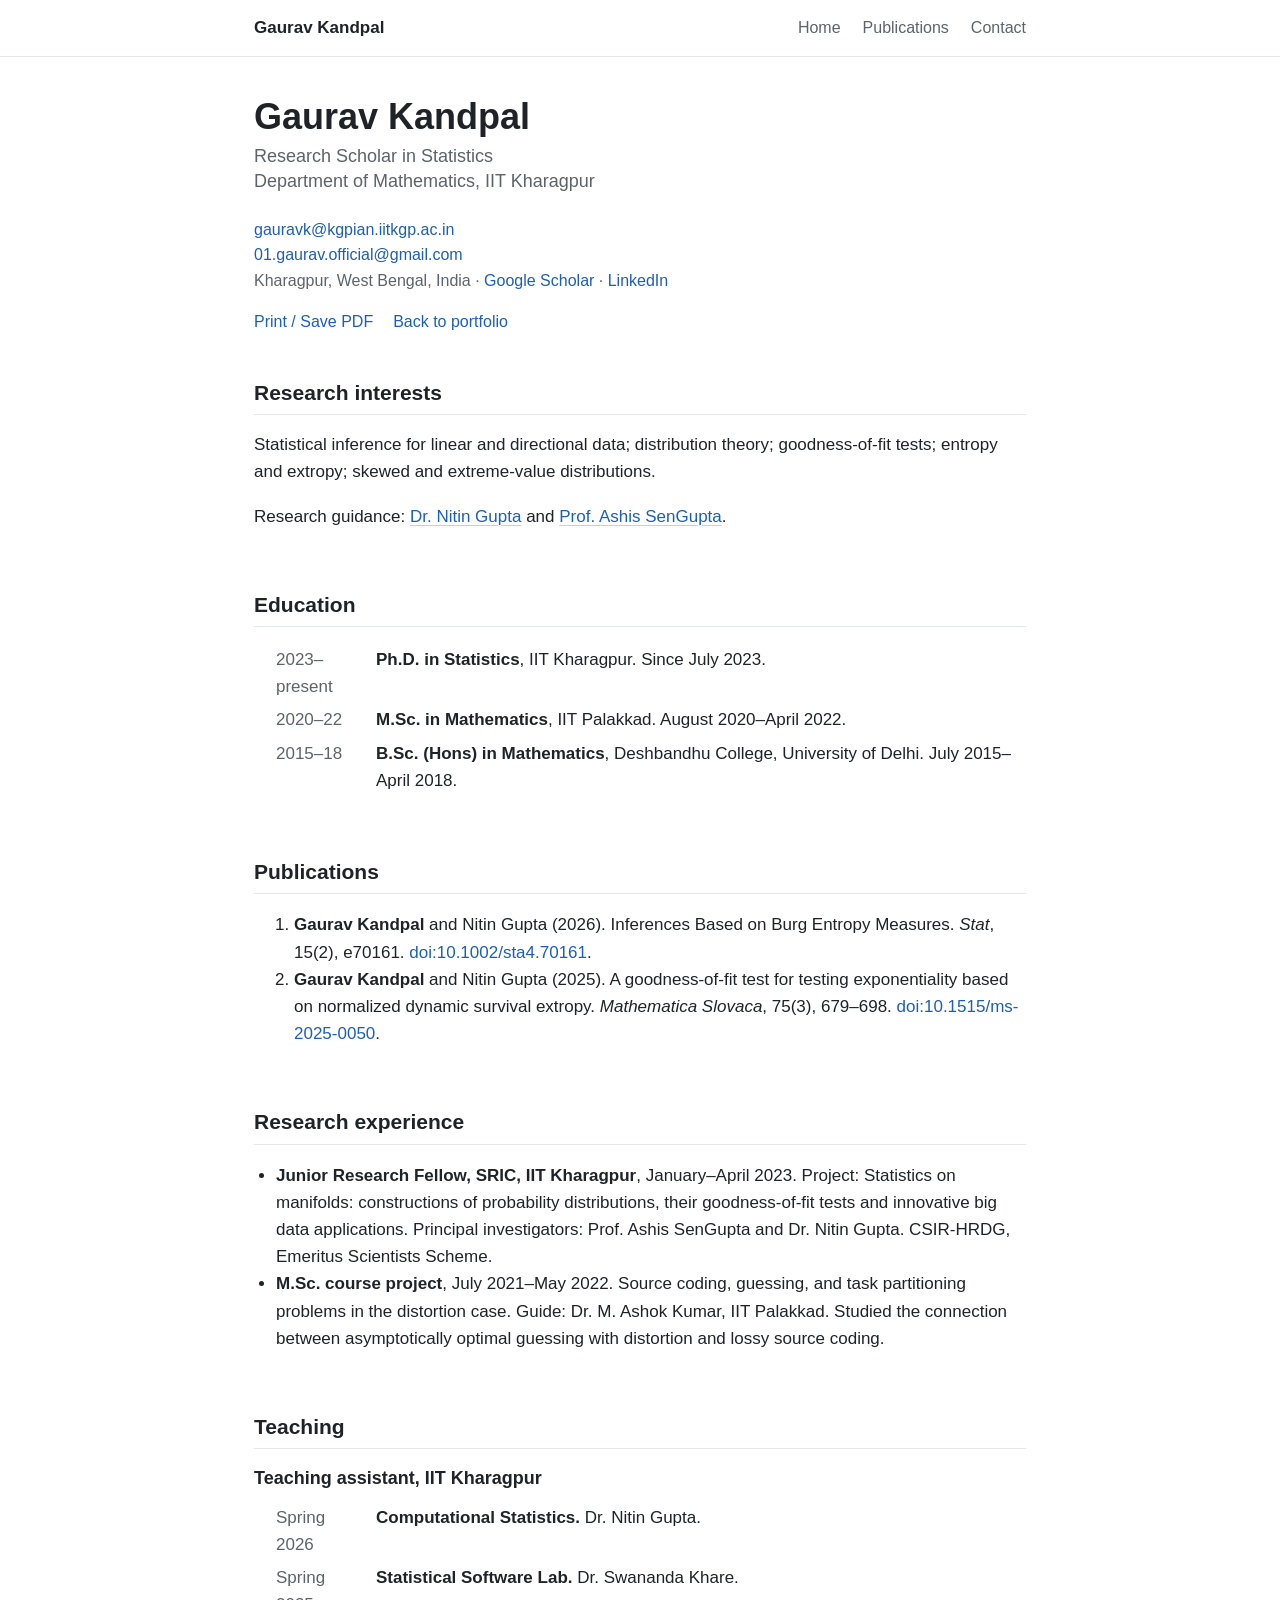
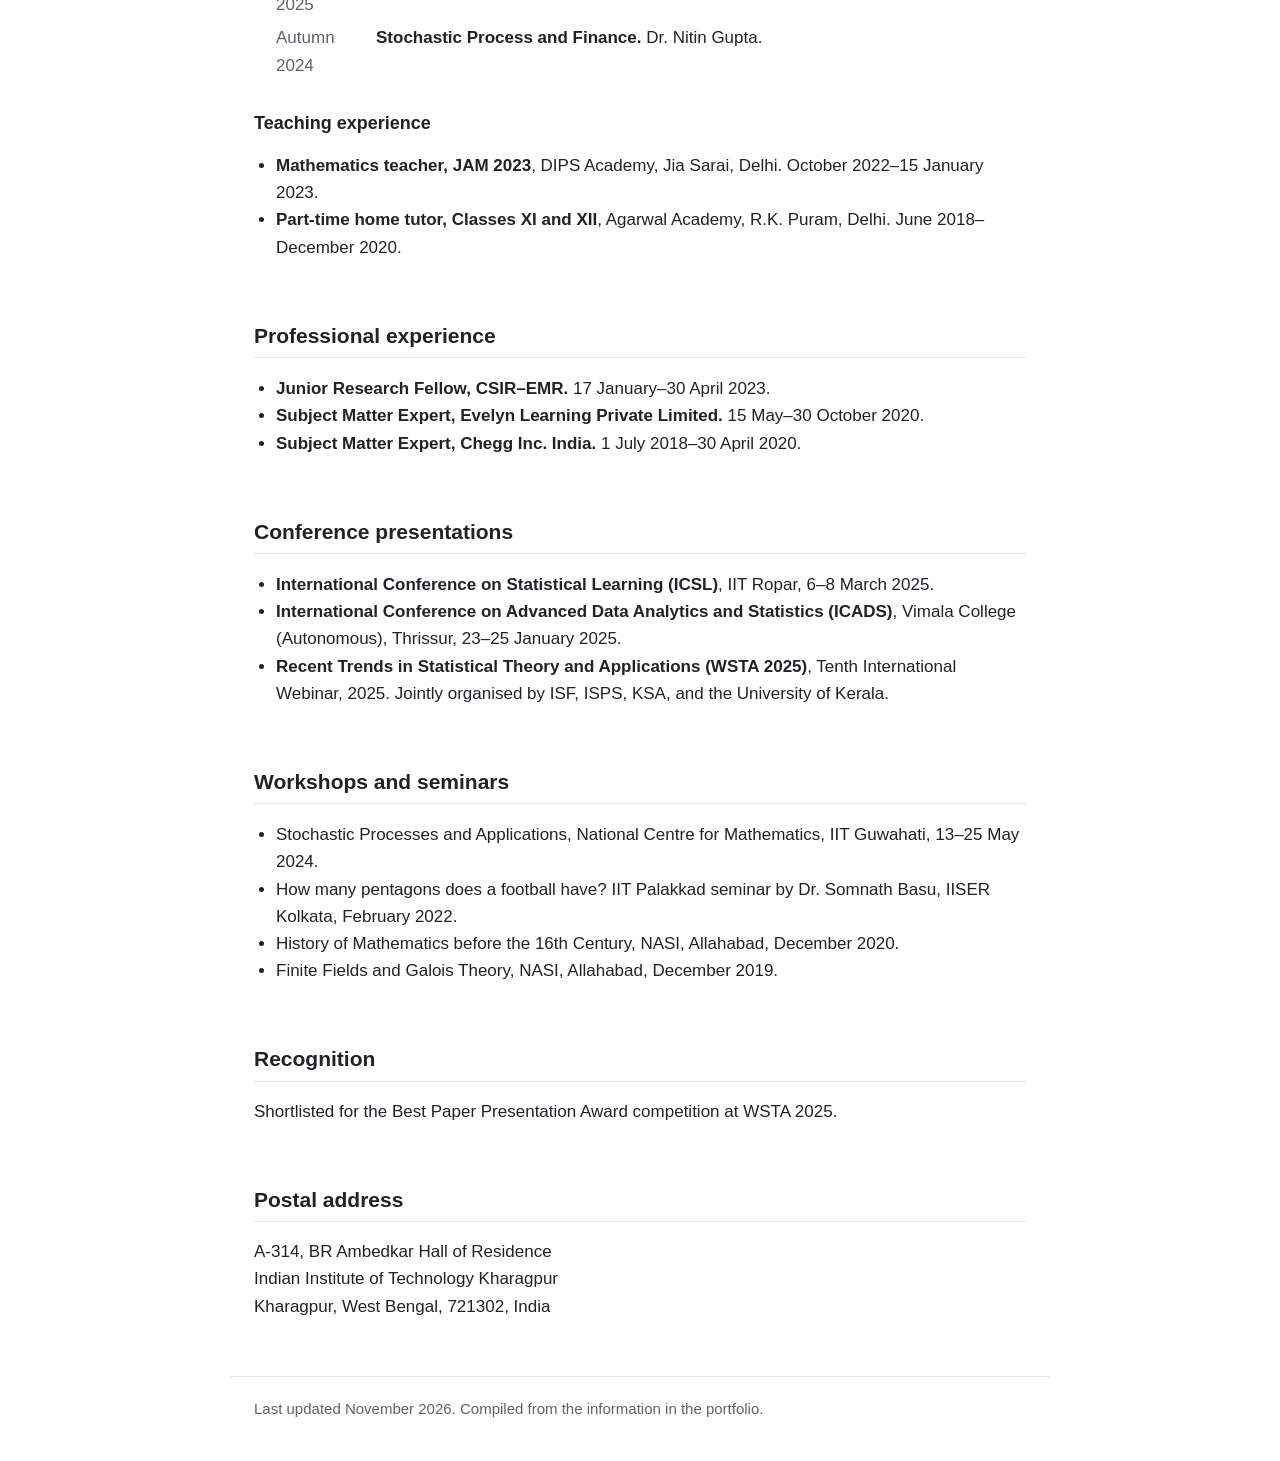
==== cv.html @ eafcfded "Add files via upload" ====
<!doctype html>
<html lang="en"><head><meta charset="utf-8"><meta name="viewport" content="width=device-width, initial-scale=1"><title>Gaurav Kandpal | Curriculum Vitae</title><meta name="description" content="Curriculum vitae of Gaurav Kandpal, Research Scholar in Statistics, IIT Kharagpur."><link rel="icon" href="assets/favicon.svg" type="image/svg+xml"><link rel="stylesheet" href="style.css"><script src="app.js" defer></script></head>
<body><header class="top"><div class="wrap top-inner"><a class="top-name" href="index.html#about">Gaurav Kandpal</a><nav class="top-nav" aria-label="CV navigation"><a href="index.html#about">Home</a><a href="index.html#publications">Publications</a><a href="index.html#contact">Contact</a></nav></div></header>
<main class="wrap cv-main"><h1>Gaurav Kandpal</h1><p class="role">Research Scholar in Statistics<span>Department of Mathematics, IIT Kharagpur</span></p><p class="cv-contact"><a href="mailto:gauravk@kgpian.iitkgp.ac.in">gauravk@kgpian.iitkgp.ac.in</a><br><a href="mailto:01.gaurav.official@gmail.com">01.gaurav.official@gmail.com</a><br>Kharagpur, West Bengal, India &middot; <a href="https://scholar.google.com/citations?user=chG6Z4gAAAAJ&amp;hl=en&amp;oi=ao">Google Scholar</a> &middot; <a href="https://www.linkedin.com/in/gauravk0228/">LinkedIn</a></p><div class="cv-actions"><button type="button" data-print>Print / Save PDF</button><a href="index.html#about">Back to portfolio</a></div>
<section><h2>Research interests</h2><p>Statistical inference for linear and directional data; distribution theory; goodness-of-fit tests; entropy and extropy; skewed and extreme-value distributions.</p><p>Research guidance: <a href="https://www.iitkgp.ac.in/department/MA/faculty/ma-nitin.gupta">Dr. Nitin Gupta</a> and <a href="https://faculty.ucr.edu/~ashis/">Prof. Ashis SenGupta</a>.</p></section>
<section><h2>Education</h2><ul class="dated"><li><span class="when">2023&ndash;present</span><p><b>Ph.D. in Statistics</b>, IIT Kharagpur. Since July 2023.</p></li><li><span class="when">2020&ndash;22</span><p><b>M.Sc. in Mathematics</b>, IIT Palakkad. August 2020&ndash;April 2022.</p></li><li><span class="when">2015&ndash;18</span><p><b>B.Sc. (Hons) in Mathematics</b>, Deshbandhu College, University of Delhi. July 2015&ndash;April 2018.</p></li></ul></section>
<section><h2>Publications</h2><ol><li><b>Gaurav Kandpal</b> and Nitin Gupta (2026). Inferences Based on Burg Entropy Measures. <i>Stat</i>, 15(2), e70161. <a href="https://doi.org/10.1002/sta4.70161">doi:10.1002/sta4.70161</a>.</li><li><b>Gaurav Kandpal</b> and Nitin Gupta (2025). A goodness-of-fit test for testing exponentiality based on normalized dynamic survival extropy. <i>Mathematica Slovaca</i>, 75(3), 679&ndash;698. <a href="https://doi.org/10.1515/ms-2025-0050">doi:10.1515/ms-2025-0050</a>.</li></ol></section>
<section><h2>Research experience</h2><ul><li><b>Junior Research Fellow, SRIC, IIT Kharagpur</b>, January&ndash;April 2023. Project: Statistics on manifolds: constructions of probability distributions, their goodness-of-fit tests and innovative big data applications. Principal investigators: Prof. Ashis SenGupta and Dr. Nitin Gupta. CSIR-HRDG, Emeritus Scientists Scheme.</li><li><b>M.Sc. course project</b>, July 2021&ndash;May 2022. Source coding, guessing, and task partitioning problems in the distortion case. Guide: Dr. M. Ashok Kumar, IIT Palakkad. Studied the connection between asymptotically optimal guessing with distortion and lossy source coding.</li></ul></section>
<section><h2>Teaching</h2><h3>Teaching assistant, IIT Kharagpur</h3><ul class="dated"><li><span class="when">Spring 2026</span><p><b>Computational Statistics.</b> Dr. Nitin Gupta.</p></li><li><span class="when">Spring 2025</span><p><b>Statistical Software Lab.</b> Dr. Swananda Khare.</p></li><li><span class="when">Autumn 2024</span><p><b>Stochastic Process and Finance.</b> Dr. Nitin Gupta.</p></li></ul><h3>Teaching experience</h3><ul><li><b>Mathematics teacher, JAM 2023</b>, DIPS Academy, Jia Sarai, Delhi. October 2022&ndash;15 January 2023.</li><li><b>Part-time home tutor, Classes XI and XII</b>, Agarwal Academy, R.K. Puram, Delhi. June 2018&ndash;December 2020.</li></ul></section>
<section><h2>Professional experience</h2><ul><li><b>Junior Research Fellow, CSIR&ndash;EMR.</b> 17 January&ndash;30 April 2023.</li><li><b>Subject Matter Expert, Evelyn Learning Private Limited.</b> 15 May&ndash;30 October 2020.</li><li><b>Subject Matter Expert, Chegg Inc. India.</b> 1 July 2018&ndash;30 April 2020.</li></ul></section>
<section><h2>Conference presentations</h2><ul><li><b>International Conference on Statistical Learning (ICSL)</b>, IIT Ropar, 6&ndash;8 March 2025.</li><li><b>International Conference on Advanced Data Analytics and Statistics (ICADS)</b>, Vimala College (Autonomous), Thrissur, 23&ndash;25 January 2025.</li><li><b>Recent Trends in Statistical Theory and Applications (WSTA 2025)</b>, Tenth International Webinar, 2025. Jointly organised by ISF, ISPS, KSA, and the University of Kerala.</li></ul></section>
<section><h2>Workshops and seminars</h2><ul><li>Stochastic Processes and Applications, National Centre for Mathematics, IIT Guwahati, 13&ndash;25 May 2024.</li><li>How many pentagons does a football have? IIT Palakkad seminar by Dr. Somnath Basu, IISER Kolkata, February 2022.</li><li>History of Mathematics before the 16th Century, NASI, Allahabad, December 2020.</li><li>Finite Fields and Galois Theory, NASI, Allahabad, December 2019.</li></ul></section>
<section><h2>Recognition</h2><p>Shortlisted for the Best Paper Presentation Award competition at WSTA 2025.</p></section>
<section><h2>Postal address</h2><address>A-314, BR Ambedkar Hall of Residence<br>Indian Institute of Technology Kharagpur<br>Kharagpur, West Bengal, 721302, India</address></section>
</main><footer class="wrap foot"><p>Last updated November 2026. Compiled from the information in the portfolio.</p></footer></body></html>
---- style.css ----
@font-face {
  font-family:"Source Sans 3";
  src:url("assets/SourceSans3-Roman.woff2") format("woff2");
  font-style:normal;
  font-weight:200 900;
  font-display:swap
}
@font-face {
  font-family:"Source Sans 3";
  src:url("assets/SourceSans3-Italic.woff2") format("woff2");
  font-style:italic;
  font-weight:200 900;
  font-display:swap
}
@font-face {
  font-family:Noto Devanagari;
  src:url("assets/noto-devanagari-0.ttf");
  font-display:swap
}
:root {
  --ink:#1f2328;
  --muted:#5d636b;
  --rule:#e4e6e9;
  --link:#1d5fb5;
  --hover:#0f3f80;
  --blue:#2f6fca;
  --red:#d24f38;
  --violet:#6f56c4;
  --green:#2e9467;
  --gutter:24px;
  color-scheme:light
}
* {
  box-sizing:border-box
}
html {
  scroll-behavior:smooth;
  scroll-padding-top:72px;
  text-size-adjust:100%;
  -webkit-text-size-adjust:100%
}
body {
  margin:0;
  background:#fff;
  color:var(--ink);
  font:17px/1.6 "Source Sans 3","Source Sans Pro",-apple-system,"Segoe UI",Arial,sans-serif;
  -webkit-font-smoothing:antialiased;
  text-rendering:optimizeLegibility;
  letter-spacing:0
}
p {
  margin:0 0 1em
}
b,strong {
  font-weight:600
}
a {
  color:var(--link);
  text-decoration:none
}
a:hover {
  color:var(--hover);
  text-decoration:underline;
  text-underline-offset:.18em
}
button {
  font:inherit;
  cursor:pointer
}
a:focus-visible,button:focus-visible,summary:focus-visible {
  outline:2px solid var(--link);
  outline-offset:3px
}
img {
  display:block;
  max-width:100%;
  height:auto
}
svg {
  max-width:100%
}
address {
  font-style:normal
}
.wrap {
  max-width:820px;
  margin:0 auto;
  padding:0 var(--gutter)
}
.icon {
  width:22px;
  height:22px;
  fill:none;
  stroke:currentColor;
  stroke-width:1.8;
  stroke-linecap:round;
  stroke-linejoin:round;
  flex:none
}
.symbol-library {
  position:absolute;
  width:0;
  height:0;
  overflow:hidden
}
.skip {
  position:absolute;
  top:-80px;
  left:12px;
  z-index:30;
  background:var(--ink);
  color:#fff;
  padding:8px 12px
}
.skip:focus {
  top:12px
}
.intro-body>p:not(.links) a,section>p a,.dated a,.projects a,.news-item a {
  text-decoration:underline;
  text-decoration-color:#1d5fb548;
  text-underline-offset:.18em;
  text-decoration-thickness:1px
}
.top {
  position:sticky;
  top:0;
  z-index:10;
  border-bottom:1px solid var(--rule);
  background:#fffffff7
}
.top-inner {
  height:56px;
  display:flex;
  align-items:center;
  justify-content:space-between;
  gap:24px
}
.top-name {
  font-size:17px;
  font-weight:600;
  color:var(--ink);
  white-space:nowrap
}
.top-name:hover {
  color:var(--ink);
  text-decoration:none
}
.top-nav {
  display:flex;
  gap:22px;
  font-size:16px
}
.top-nav a {
  color:var(--muted);
  white-space:nowrap
}
.top-nav a:hover {
  color:var(--ink)
}
.intro {
  display:grid;
  grid-template-columns:minmax(0,1fr) clamp(270px,36vw,310px);
  gap:40px;
  align-items:start;
  padding:52px 0 8px
}
.intro h1 {
  margin:0;
  font-size:36px;
  line-height:1.15;
  font-weight:600;
  letter-spacing:0
}
.role {
  font-size:18px;
  line-height:1.4;
  margin:6px 0 22px;
  color:var(--muted)
}
.role span {
  display:block
}
.intro-side {
  display:flex;
  flex-direction:column;
  align-items:center;
  gap:24px;
  padding-top:4px;
  min-width:0
}
.portrait {
  border-radius:50%
}
.portrait img {
  width:220px;
  height:220px;
  border-radius:50%;
  object-fit:cover;
  object-position:center 34%
}
.glance {
  font-size:16px;
  color:var(--muted)
}
.links {
  display:flex;
  flex-wrap:wrap;
  gap:4px 20px;
  font-weight:500;
  margin:22px 0 0
}
.field-map {
  margin:20px 0 18px
}
.field-grid {
  display:grid;
  grid-template-columns:minmax(0,1fr) 18px minmax(0,1fr) 18px minmax(0,1fr);
  align-items:stretch
}
.field {
  border:1px solid var(--rule);
  border-top:3px solid;
  border-radius:8px;
  padding:10px 11px 11px;
  min-width:0
}
.field-blue {
  border-top-color:var(--blue)
}
.field-red {
  border-top-color:var(--red)
}
.field-violet {
  border-top-color:var(--violet)
}
.field .icon {
  display:block;
  margin-bottom:6px
}
.field-blue .icon {
  color:var(--blue)
}
.field-red .icon {
  color:var(--red)
}
.field-violet .icon {
  color:var(--violet)
}
.field b {
  display:block;
  font-size:15.5px;
  line-height:1.25
}
.field span {
  display:block;
  font-size:14.5px;
  line-height:1.35;
  color:var(--muted);
  margin-top:3px
}
.multiply {
  align-self:center;
  justify-self:center;
  font-size:17px;
  font-weight:600;
  color:var(--muted)
}
.field-flow {
  display:flex;
  align-items:center;
  flex-wrap:wrap;
  gap:8px;
  margin:12px 0 0
}
.flow-arrow {
  width:20px;
  height:12px;
  color:#9aa1ab
}
.pill {
  background:#edf2fa;
  border-radius:99px;
  padding:1px 10px;
  font-size:14.5px;
  font-weight:600;
  white-space:nowrap
}
.pill:hover {
  background:#e1eaf7;
  text-decoration:none
}
.pill-gold {
  background:#fff7d6;
  box-shadow:inset 0 0 0 1px #f1e2a8
}
.pill-gold:hover {
  background:#fdefc2
}
.story {
  width:100%;
  margin:0
}
.story-screen {
  position:relative;
  background:#f5f7fa;
  border-radius:14px;
  overflow:hidden;
  box-shadow:inset 0 0 0 1px var(--rule);
  aspect-ratio:4/5
}
.story-stage {
  position:absolute;
  inset:0
}
.story-slide {
  position:absolute;
  inset:0;
  opacity:0;
  visibility:hidden;
  transition:opacity .35s ease
}
.story-slide.active {
  opacity:1;
  visibility:visible
}
.story-slide svg {
  width:100%;
  height:100%;
  font-family:inherit
}
.story-slide text {
  fill:#1f2328
}
.story-slide .kicker {
  font-size:15px;
  font-weight:700;
  fill:var(--blue)
}
.story-slide .headline {
  font-size:23px;
  font-weight:700
}
.story-slide .subline {
  font-size:16px;
  font-weight:600;
  fill:var(--muted)
}
.story-slide .label {
  font-size:16px;
  font-weight:600
}
.story-slide .big {
  font-size:34px;
  font-weight:700
}
.story-slide .caption {
  font-size:15px;
  fill:var(--muted)
}
.story-progress {
  position:absolute;
  bottom:6px;
  left:12px;
  right:12px;
  display:flex;
  gap:4px
}
.story-progress button {
  border:0;
  background:none;
  padding:8px 0;
  flex:1;
  min-width:0
}
.story-progress span {
  display:block;
  height:4px;
  border-radius:2px;
  background:#d6dbe1;
  overflow:hidden
}
.story-progress i {
  display:block;
  width:0;
  height:100%;
  background:#2b2f36
}
.story-progress button.complete i {
  width:100%
}
.story-progress button[aria-current="step"] i {
  animation:scene-progress 5s linear forwards
}
.story.paused .story-progress i {
  animation-play-state:paused
}
.story-caption {
  display:flex;
  align-items:center;
  gap:10px;
  font-size:15px;
  color:var(--muted);
  margin-top:10px
}
.story-toggle {
  display:grid;
  place-items:center;
  border:1px solid var(--rule);
  border-radius:50%;
  background:#fff;
  width:34px;
  height:34px;
  padding:0;
  color:var(--ink);
  flex:none
}
.story-toggle:hover {
  border-color:#b9c0c8
}
.story-toggle .icon {
  width:14px;
  height:14px
}
.story-slide.active .draw {
  stroke-dasharray:1;
  animation:trace 1.3s ease both
}
.story-slide.active .pop {
  transform-box:fill-box;
  transform-origin:center;
  animation:appear .7s ease both
}
.story-slide.active .float {
  animation:float 2.2s ease-in-out infinite
}
.story.paused .story-slide * {
  animation-play-state:paused
}
main>section:not(.intro) {
  padding-top:44px
}
main>section+section {
  margin-top:12px
}
h2 {
  font-size:23px;
  line-height:1.3;
  font-weight:600;
  margin:0 0 16px;
  border-bottom:1px solid var(--rule);
  padding-bottom:8px
}
h3 {
  font-size:18px;
  line-height:1.3;
  font-weight:600;
  margin:30px 0 10px
}
h2+h3 {
  margin-top:18px
}
.aside {
  font-size:16px;
  color:var(--muted)
}
.lede {
  font-size:18px
}
.dated {
  list-style:none;
  padding:0;
  margin:0 0 1em
}
.dated li {
  display:grid;
  grid-template-columns:5.25rem minmax(0,1fr);
  gap:16px;
  padding:3px 0
}
.when {
  color:var(--muted);
  font-variant-numeric:tabular-nums;
  white-space:nowrap
}
.dated p {
  margin:0
}
.projects {
  padding-left:1.2em;
  margin:0 0 1em
}
.projects li {
  margin-bottom:.6em
}
.projects li::marker {
  color:var(--muted)
}
.news-year {
  display:grid;
  grid-template-columns:58px minmax(0,1fr);
  gap:14px
}
.news-year>h3 {
  position:sticky;
  top:72px;
  align-self:start;
  font-size:19px;
  font-weight:700;
  font-variant-numeric:tabular-nums;
  margin:0;
  padding-top:9px
}
.news-list {
  list-style:none;
  margin:0;
  padding:0
}
.news-item {
  --c:var(--blue);
  --tag-bg:#e7effa;
  --tag-fg:#1b4f93;
  position:relative;
  display:grid;
  grid-template-columns:86px minmax(0,1fr);
  gap:14px;
  padding:7px 10px 7px 30px;
  margin-right:-10px;
  border-radius:6px;
  line-height:1.5;
  transition:background-color .2s
}
.news-item:before {
  content:"";
  position:absolute;
  left:7px;
  top:0;
  bottom:0;
  width:2px;
  background:var(--rule)
}
.news-meta:before {
  content:"";
  position:absolute;
  left:3px;
  top:15px;
  width:10px;
  height:10px;
  border-radius:50%;
  background:var(--c);
  box-shadow:0 0 0 3px #fff;
  z-index:1
}
.news-year:first-child .news-item:first-child:before {
  top:18px
}
.news-year:last-child .news-item:last-child:before {
  height:18px
}
.news-year:not(:last-child) .news-item:last-child {
  padding-bottom:17px
}
.news-item:hover {
  background:#f7f8fa
}
.news-year:first-child .news-item:first-child:after {
  content:"";
  position:absolute;
  left:3px;
  top:15px;
  width:10px;
  height:10px;
  border-radius:50%;
  border:2px solid var(--c);
  animation:ping 2.4s ease-out infinite
}
.career-news {
  --c:#2b2f36;
  --tag-bg:#2b2f36;
  --tag-fg:#fff
}
.talk-news {
  --c:var(--violet);
  --tag-bg:#eeeafa;
  --tag-fg:#4f36a3
}
.award-news {
  --c:#d4a21a;
  --tag-bg:#fbefc9;
  --tag-fg:#6b4a00
}
.news-meta {
  display:flex;
  flex-direction:column;
  align-items:flex-start;
  gap:1px;
  padding-top:2px
}
.news-tag {
  display:inline-flex;
  align-items:center;
  gap:5px;
  font-size:13px;
  font-weight:600;
  line-height:22px;
  border-radius:99px;
  background:var(--tag-bg);
  color:var(--tag-fg);
  padding:0 9px 0 7px;
  white-space:nowrap
}
.news-tag .icon {
  width:13px;
  height:13px
}
.news-date {
  padding-left:8px;
  font-size:14px;
  color:var(--muted)
}
.news-item p {
  margin:0
}
.research-map {
  margin:24px 0 30px
}
.research-map-grid {
  display:grid;
  grid-template-columns:repeat(3,minmax(0,1fr));
  border:1px solid var(--rule);
  border-radius:8px;
  overflow:hidden
}
.research-column {
  position:relative;
  border-top:3px solid;
  padding:16px 18px 12px;
  min-width:0
}
.green {
  border-color:var(--green)
}
.violet {
  border-color:var(--violet)
}
.blue {
  border-color:var(--blue)
}
.research-column+.research-column {
  border-left:1px solid var(--rule)
}
.research-column+.research-column:before {
  content:"";
  position:absolute;
  left:-8px;
  top:21px;
  width:14px;
  height:14px;
  border-top:1px solid #b3bac3;
  border-right:1px solid #b3bac3;
  background:#fff;
  transform:rotate(45deg)
}
.research-column>p {
  display:flex;
  align-items:center;
  gap:9px;
  font-weight:600;
  margin:0 0 8px
}
.green .icon {
  color:var(--green)
}
.violet .icon {
  color:var(--violet)
}
.blue .icon {
  color:var(--blue)
}
.research-column ul {
  font-size:15.5px;
  line-height:1.45;
  padding-left:1.05em;
  margin:0
}
.research-column li {
  margin-bottom:5px
}
.research-column li::marker {
  color:#9aa1ab
}
.research-base {
  grid-column:1/-1;
  background:#f7f8fa;
  border-top:1px solid var(--rule);
  padding:10px 18px;
  font-size:15.5px;
  color:var(--muted);
  margin:0
}
.research-map figcaption {
  font-size:15px;
  color:var(--muted);
  margin-top:8px
}
.research-base b,.research-map figcaption b {
  color:var(--ink)
}
.research-row {
  display:grid;
  grid-template-columns:220px minmax(0,1fr);
  gap:24px;
  align-items:start;
  margin:0 0 28px
}
.research-row h3 {
  margin:0 0 6px
}
.research-row p {
  margin:0
}
.figure-frame {
  width:100%;
  aspect-ratio:8/5;
  border:1px solid var(--rule);
  border-radius:6px;
  background:#fff;
  box-shadow:0 1px 2px #1f23280d;
  overflow:hidden;
  transition:transform .25s,box-shadow .25s
}
.figure-frame svg {
  display:block;
  width:100%;
  height:100%;
  font-family:inherit
}
.figure-frame text {
  fill:#2b2f36;
  font-size:19px;
  font-weight:600
}
.figure-frame .small {
  font-size:16px;
  font-weight:500;
  fill:var(--muted)
}
.figure-frame .line {
  fill:none;
  stroke-linecap:round;
  stroke-linejoin:round
}
.motion-card:hover .figure-frame {
  transform:translateY(-2px);
  box-shadow:0 10px 22px -14px #1f232866
}
.motion-ready .motion-card:not(.entered) .trace {
  stroke-dashoffset:1
}
.trace {
  stroke-dasharray:1;
  stroke-dashoffset:0;
  transition:stroke-dashoffset 1.3s cubic-bezier(.3,.7,.2,1)
}
.motion-card:hover .pulse {
  transform-box:fill-box;
  transform-origin:center;
  animation:pulse 1.6s ease-in-out infinite
}
.motion-ready .motion-card:not(.entered) .reveal {
  opacity:0;
  transform:translateY(10px)
}
.reveal {
  transition:opacity .6s,transform .9s;
  transition-delay:var(--delay,0s)
}
.publications {
  padding:0;
  margin:0;
  list-style:none
}
.publication {
  display:grid;
  grid-template-columns:220px minmax(0,1fr);
  gap:24px;
  align-items:start;
  line-height:1.5;
  border-radius:6px;
  margin:0 -14px 4px;
  padding:14px
}
.publication:target {
  background:#f2f6fc
}
.publication>div {
  min-width:0
}
.publication-title {
  display:block;
  font-weight:600;
  line-height:1.4
}
.authors,.venue {
  display:block
}
.venue {
  color:var(--muted)
}
.venue i {
  color:var(--ink)
}
.badge {
  display:inline-block;
  padding:0 7px;
  margin-right:6px;
  background:#e7effa;
  color:#1b4f93;
  font-size:13.5px;
  line-height:1.6;
  border-radius:4px;
  font-weight:600;
  vertical-align:1px;
  white-space:nowrap
}
.publication-note {
  margin:6px 0 0
}
.publication-links {
  display:flex;
  flex-wrap:wrap;
  gap:0 16px;
  margin-top:4px;
  font-size:16px;
  font-weight:500
}
.publication-links button {
  appearance:none;
  border:0;
  padding:0;
  background:none;
  color:var(--link);
  font:inherit
}
.publication-links button:hover {
  color:var(--hover);
  text-decoration:underline
}
.bib {
  padding:12px 14px;
  margin:10px 0 2px;
  max-width:100%;
  overflow:auto;
  background:#f6f7f8;
  border:1px solid var(--rule);
  border-radius:6px;
  font:13px/1.55 ui-monospace,Consolas,monospace;
  white-space:pre
}
.resources-grid {
  display:grid;
  grid-template-columns:repeat(2,minmax(0,1fr));
  gap:20px;
  margin-top:6px
}
.resource {
  display:flex;
  flex-direction:column;
  overflow:hidden;
  border:1px solid var(--rule);
  border-radius:12px;
  transition:transform .25s,box-shadow .25s,border-color .25s
}
.resource:hover,.resource:focus-within {
  transform:translateY(-3px);
  border-color:#d3d8de;
  box-shadow:0 14px 30px -18px #1f232859
}
.resource-figure {
  aspect-ratio:8/5;
  background:#f5f7fa;
  border-bottom:1px solid var(--rule);
  overflow:hidden
}
.resource-figure svg {
  display:block;
  width:100%;
  height:100%;
  font-family:inherit
}
.resource-body {
  display:flex;
  flex-direction:column;
  flex:1;
  padding:14px 18px 16px
}
.resource-sub {
  font-size:14.5px;
  color:var(--muted);
  margin:0
}
.resource h3 {
  font-size:19px;
  line-height:1.3;
  margin:1px 0 6px;
  display:flex;
  flex-wrap:wrap;
  gap:4px 10px;
  align-items:center
}
.resource h3 a {
  color:var(--ink)
}
.resource h3 a:hover {
  color:var(--link);
  text-decoration:none
}
.resource-label {
  font-size:12.5px;
  font-weight:600;
  line-height:1.7;
  padding:0 8px;
  border-radius:99px;
  background:#e5f3ec;
  color:#1d6644;
  display:inline-flex;
  align-items:center;
  gap:6px
}
.resource-label:before {
  content:"";
  width:7px;
  height:7px;
  border-radius:50%;
  background:var(--green);
  animation:live-dot 2s ease-out infinite
}
.resource-body>p:not(.resource-sub) {
  font-size:15.5px;
  line-height:1.5;
  margin:0 0 10px
}
.tags {
  display:flex;
  flex-wrap:wrap;
  gap:6px;
  list-style:none;
  padding:0;
  margin:0 0 14px
}
.tags li {
  font-size:13px;
  font-weight:600;
  background:#eff1f3;
  color:#4c525a;
  border-radius:4px;
  padding:1px 8px
}
.resource-link {
  display:inline-flex;
  align-items:center;
  gap:5px;
  font-size:15.5px;
  font-weight:600;
  margin-top:auto
}
.resource-link .icon {
  width:13px;
  height:13px;
  transition:transform .2s
}
.resource-link:hover .icon {
  transform:translate(2px,-2px)
}
.template-help {
  margin-top:20px
}
summary {
  color:var(--link);
  cursor:pointer
}
details>summary:hover {
  text-decoration:underline
}
details>ol {
  padding-left:24px;
  margin-top:12px
}
.gallery {
  display:grid;
  grid-template-columns:repeat(2,minmax(0,1fr));
  gap:20px;
  margin:14px 0 20px
}
.gallery>a {
  font-size:15px;
  line-height:1.5
}
.gallery img {
  width:100%;
  aspect-ratio:8/5;
  object-fit:cover;
  border:1px solid var(--rule);
  border-radius:6px;
  transition:transform .25s,box-shadow .25s
}
.gallery a:hover img {
  transform:translateY(-2px);
  box-shadow:0 10px 22px -14px #1f232866
}
.gallery span {
  display:block;
  margin-top:6px;
  color:var(--muted)
}
.certificate-grid img {
  object-fit:contain;
  background:#f7f8fa
}
.certificates {
  margin:8px 0
}
blockquote {
  margin:0 0 16px;
  padding-left:18px;
  border-left:3px solid var(--rule)
}
blockquote [lang="sa"] {
  font-family:"Noto Devanagari",serif;
  font-size:17px;
  line-height:1.9
}
blockquote cite {
  font-size:15px;
  color:var(--muted);
  font-style:normal
}
.foot {
  margin-top:56px;
  padding-top:20px;
  padding-bottom:40px;
  border-top:1px solid var(--rule);
  font-size:15px;
  color:var(--muted)
}
.foot p {
  margin:0
}
dialog {
  border:1px solid var(--rule);
  border-radius:8px;
  padding:16px;
  max-width:min(94vw,1100px);
  max-height:94vh;
  background:white;
  color:var(--ink)
}
dialog::backdrop {
  background:#1f2328bf
}
dialog img {
  max-height:75vh;
  object-fit:contain;
  margin:0 auto
}
dialog p {
  margin:12px 32px 0 0;
  font-size:16px
}
.dialog-close {
  position:absolute;
  right:10px;
  top:10px;
  border:1px solid var(--rule);
  background:#fff;
  width:36px;
  height:36px;
  border-radius:50%;
  font-size:28px;
  line-height:1
}
.cv-main {
  padding-top:38px
}
.cv-main h1 {
  font-size:36px;
  line-height:1.2;
  font-weight:600;
  margin:0 0 6px
}
.cv-main section {
  padding-top:24px
}
.cv-main h2 {
  font-size:21px
}
.cv-main ul {
  padding-left:22px
}
.cv-actions {
  display:flex;
  gap:20px;
  font-size:16px;
  margin-top:16px
}
.cv-actions button {
  border:0;
  background:none;
  color:var(--link);
  padding:0
}
.cv-contact {
  color:var(--muted);
  font-size:16px
}
@keyframes scene-progress {
  to {
    width:100%
  }
}
@keyframes trace {
  from {
    stroke-dashoffset:1
  }
  to {
    stroke-dashoffset:0
  }
}
@keyframes appear {
  from {
    opacity:0;
    transform:scale(.7)
  }
  to {
    opacity:1;
    transform:scale(1)
  }
}
@keyframes float {
  50% {
    transform:translateY(-5px)
  }
}
@keyframes pulse {
  50% {
    transform:scale(1.14)
  }
}
@keyframes ping {
  0% {
    opacity:.8;
    transform:scale(1)
  }
  80%,100% {
    opacity:0;
    transform:scale(2.6)
  }
}
@keyframes live-dot {
  from {
    box-shadow:0 0 0 0 #2e94678c
  }
  to {
    box-shadow:0 0 0 7px #2e946700
  }
}
.story-slide.active .trace {
  animation:trace 1.3s ease both
}
.story-slide .small {
  fill:var(--muted)
}
.story.paused .story-slide.active .trace {
  animation:none;
  stroke-dashoffset:0
}
.story.paused .story-slide.active .pop {
  animation:none;
  opacity:1;
  transform:none
}
.dated .when {
  white-space:normal;
  overflow-wrap:anywhere
}
@media(max-width:800px) {
  .top-name {
    display:none
  }
  .top-inner {
    justify-content:center
  }
  .top-nav {
    gap:18px
  }
}
@media(max-width:720px) {
  html {
    scroll-padding-top:12px
  }
  .top {
    position:relative
  }
  .intro {
    grid-template-columns:92px minmax(0,1fr);
    grid-template-areas:"photo head" "body body" "story story";
    gap:18px 16px;
    align-items:center;
    padding-top:26px
  }
  .intro-text,.intro-side {
    display:contents
  }
  .intro-head {
    grid-area:head
  }
  .intro-body {
    grid-area:body;
    min-width:0
  }
  .portrait {
    grid-area:photo
  }
  .portrait img {
    width:92px;
    height:92px
  }
  .intro h1 {
    font-size:28px
  }
  .role {
    font-size:16px;
    margin:4px 0 0;
    line-height:1.4
  }
  .story {
    grid-area:story;
    justify-self:center;
    max-width:440px;
    margin-top:6px
  }
  .news-year>h3 {
    top:12px
  }
}
@media(max-width:640px) {
  .research-map-grid {
    grid-template-columns:1fr
  }
  .research-column+.research-column {
    border-left:0
  }
  .research-column+.research-column:before {
    left:calc(50% - 7px);
    top:-10px;
    transform:rotate(135deg)
  }
  .research-row,.publication {
    grid-template-columns:1fr;
    gap:12px
  }
  .figure-frame {
    max-width:400px
  }
  .resources-grid {
    grid-template-columns:1fr;
    gap:16px
  }
}
@media(max-width:540px) {
  :root {
    --gutter:18px
  }
  body {
    font-size:16.5px
  }
  .top-nav {
    gap:16px;
    font-size:15px
  }
  .top-nav .optional {
    display:none
  }
  .dated li {
    grid-template-columns:1fr;
    gap:0;
    padding:5px 0
  }
  .when {
    font-size:14.5px
  }
  .news-year {
    display:block
  }
  .news-year>h3 {
    position:relative;
    font-size:18px;
    padding:10px 0 4px 30px;
    top:auto
  }
  .news-year>h3:before {
    content:"";
    position:absolute;
    left:7px;
    top:0;
    bottom:0;
    width:2px;
    background:var(--rule)
  }
  .news-year>h3:after {
    content:"";
    position:absolute;
    left:1px;
    top:calc(50% - 4px);
    width:14px;
    height:14px;
    border:2px solid #9aa1ab;
    border-radius:50%;
    background:white
  }
  .news-year:first-child>h3:before {
    top:50%
  }
  .news-item {
    grid-template-columns:1fr;
    gap:3px
  }
  .news-year:first-child .news-item:first-child:before {
    top:0
  }
  .news-meta {
    flex-direction:row;
    align-items:center;
    gap:8px
  }
  .news-date {
    padding-left:0
  }
  .field-grid {
    grid-template-columns:1fr
  }
  .field {
    display:grid;
    grid-template-columns:26px minmax(0,1fr);
    gap:0 12px;
    align-items:center;
    padding:9px 12px
  }
  .field .icon {
    grid-row:span 2;
    margin:0
  }
  .field span {
    margin-top:1px
  }
  .multiply {
    padding:3px 0;
    font-size:15px;
    line-height:1
  }
  .publication {
    margin-left:-10px;
    margin-right:-10px;
    padding-left:10px;
    padding-right:10px
  }
  .gallery {
    gap:14px
  }
  .cv-main h1 {
    font-size:30px
  }
}
@media(max-width:360px) {
  .top-nav {
    gap:12px
  }
  .gallery {
    grid-template-columns:1fr
  }
}
@media(prefers-reduced-motion:reduce) {
  html {
    scroll-behavior:auto
  }
  *,*:before,*:after {
    animation:none!important;
    transition:none!important
  }
  .story-progress button[aria-current="step"] i {
    width:100%
  }
  .motion-ready .motion-card:not(.entered) .trace {
    stroke-dashoffset:0
  }
  .motion-ready .motion-card:not(.entered) .reveal {
    opacity:1;
    transform:none
  }
  .resource:hover,.motion-card:hover .figure-frame,.gallery a:hover img {
    transform:none
  }
}
@media print {
  .top,.skip,.story,.publication-links,.bib,.foot,.cv-actions,dialog {
    display:none!important
  }
  body {
    font-size:11pt
  }
  .wrap {
    max-width:none;
    padding:0
  }
  .intro {
    display:block;
    padding-top:0
  }
  .portrait {
    display:none
  }
  .figure-frame,.research-map {
    display:none
  }
  .research-row,.publication {
    display:block
  }
  .publication {
    break-inside:avoid
  }
  a {
    color:inherit
  }
  .cv-main {
    padding-top:0
  }
  .cv-main section {
    padding-top:14px
  }
  h2,h3 {
    break-after:avoid
  }
}
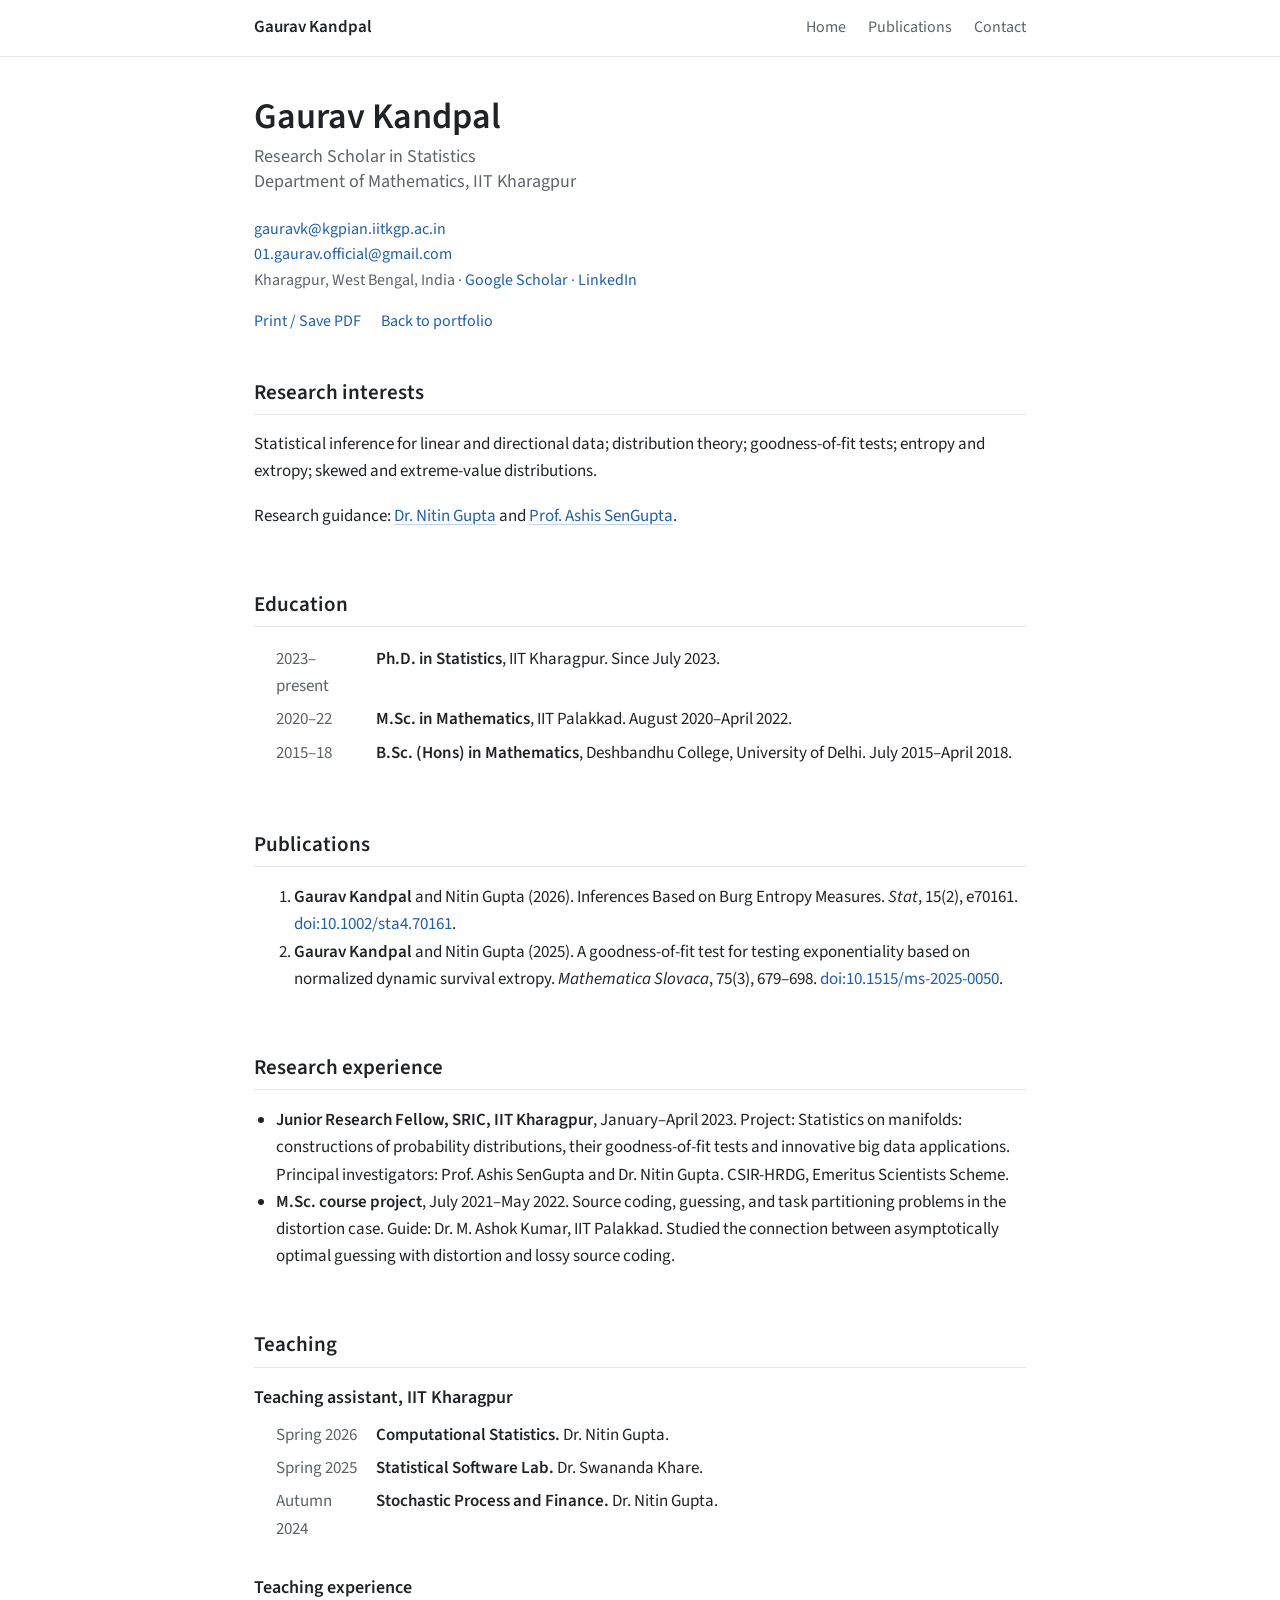
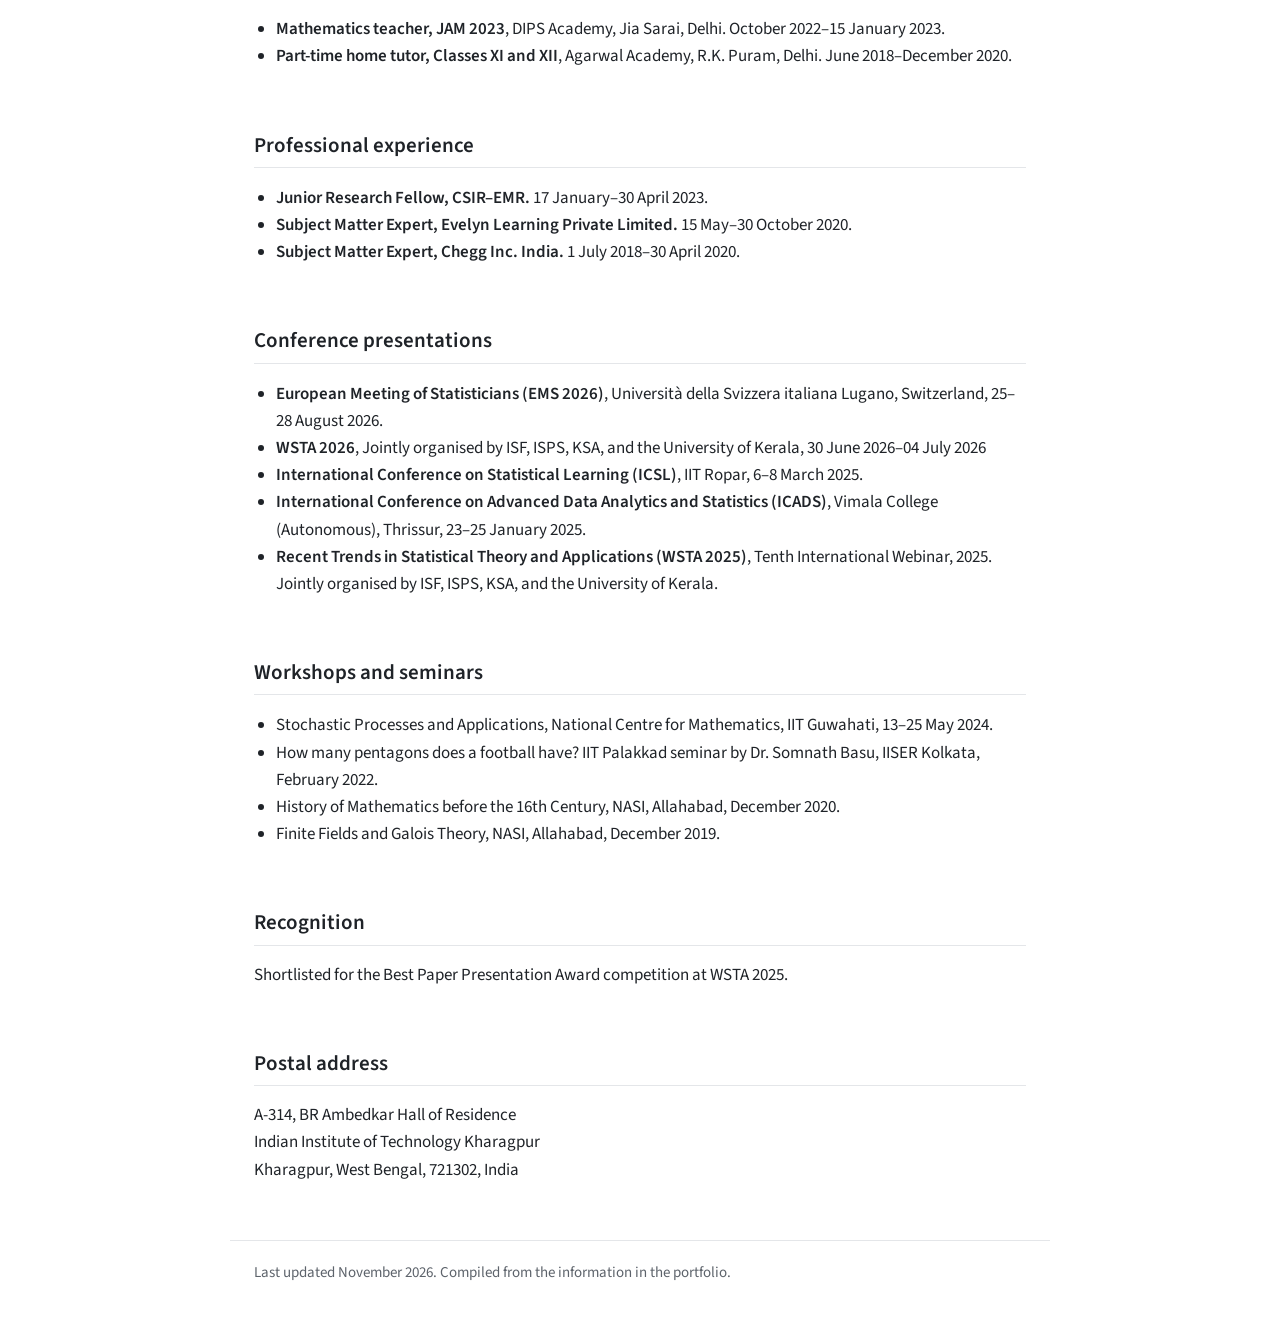
==== commit 333d1dbb: "Update cv.html" ====
--- a/cv.html
+++ b/cv.html
@@ -8,7 +8,7 @@
 <section><h2>Research experience</h2><ul><li><b>Junior Research Fellow, SRIC, IIT Kharagpur</b>, January&ndash;April 2023. Project: Statistics on manifolds: constructions of probability distributions, their goodness-of-fit tests and innovative big data applications. Principal investigators: Prof. Ashis SenGupta and Dr. Nitin Gupta. CSIR-HRDG, Emeritus Scientists Scheme.</li><li><b>M.Sc. course project</b>, July 2021&ndash;May 2022. Source coding, guessing, and task partitioning problems in the distortion case. Guide: Dr. M. Ashok Kumar, IIT Palakkad. Studied the connection between asymptotically optimal guessing with distortion and lossy source coding.</li></ul></section>
 <section><h2>Teaching</h2><h3>Teaching assistant, IIT Kharagpur</h3><ul class="dated"><li><span class="when">Spring 2026</span><p><b>Computational Statistics.</b> Dr. Nitin Gupta.</p></li><li><span class="when">Spring 2025</span><p><b>Statistical Software Lab.</b> Dr. Swananda Khare.</p></li><li><span class="when">Autumn 2024</span><p><b>Stochastic Process and Finance.</b> Dr. Nitin Gupta.</p></li></ul><h3>Teaching experience</h3><ul><li><b>Mathematics teacher, JAM 2023</b>, DIPS Academy, Jia Sarai, Delhi. October 2022&ndash;15 January 2023.</li><li><b>Part-time home tutor, Classes XI and XII</b>, Agarwal Academy, R.K. Puram, Delhi. June 2018&ndash;December 2020.</li></ul></section>
 <section><h2>Professional experience</h2><ul><li><b>Junior Research Fellow, CSIR&ndash;EMR.</b> 17 January&ndash;30 April 2023.</li><li><b>Subject Matter Expert, Evelyn Learning Private Limited.</b> 15 May&ndash;30 October 2020.</li><li><b>Subject Matter Expert, Chegg Inc. India.</b> 1 July 2018&ndash;30 April 2020.</li></ul></section>
-<section><h2>Conference presentations</h2><ul><li><b>International Conference on Statistical Learning (ICSL)</b>, IIT Ropar, 6&ndash;8 March 2025.</li><li><b>International Conference on Advanced Data Analytics and Statistics (ICADS)</b>, Vimala College (Autonomous), Thrissur, 23&ndash;25 January 2025.</li><li><b>Recent Trends in Statistical Theory and Applications (WSTA 2025)</b>, Tenth International Webinar, 2025. Jointly organised by ISF, ISPS, KSA, and the University of Kerala.</li></ul></section>
+<section><h2>Conference presentations</h2><ul><li><b>European Meeting of Statisticians (EMS 2026)</b>, Università della Svizzera italiana Lugano, Switzerland, 25&ndash;28 August 2026.</li><li><b>WSTA 2026</b>, Jointly organised by ISF, ISPS, KSA, and the University of Kerala, 30 June 2026&ndash;04 July 2026</li><li><b>International Conference on Statistical Learning (ICSL)</b>, IIT Ropar, 6&ndash;8 March 2025.</li><li><b>International Conference on Advanced Data Analytics and Statistics (ICADS)</b>, Vimala College (Autonomous), Thrissur, 23&ndash;25 January 2025.</li><li><b>Recent Trends in Statistical Theory and Applications (WSTA 2025)</b>, Tenth International Webinar, 2025. Jointly organised by ISF, ISPS, KSA, and the University of Kerala.</li></ul></section>
 <section><h2>Workshops and seminars</h2><ul><li>Stochastic Processes and Applications, National Centre for Mathematics, IIT Guwahati, 13&ndash;25 May 2024.</li><li>How many pentagons does a football have? IIT Palakkad seminar by Dr. Somnath Basu, IISER Kolkata, February 2022.</li><li>History of Mathematics before the 16th Century, NASI, Allahabad, December 2020.</li><li>Finite Fields and Galois Theory, NASI, Allahabad, December 2019.</li></ul></section>
 <section><h2>Recognition</h2><p>Shortlisted for the Best Paper Presentation Award competition at WSTA 2025.</p></section>
 <section><h2>Postal address</h2><address>A-314, BR Ambedkar Hall of Residence<br>Indian Institute of Technology Kharagpur<br>Kharagpur, West Bengal, 721302, India</address></section>
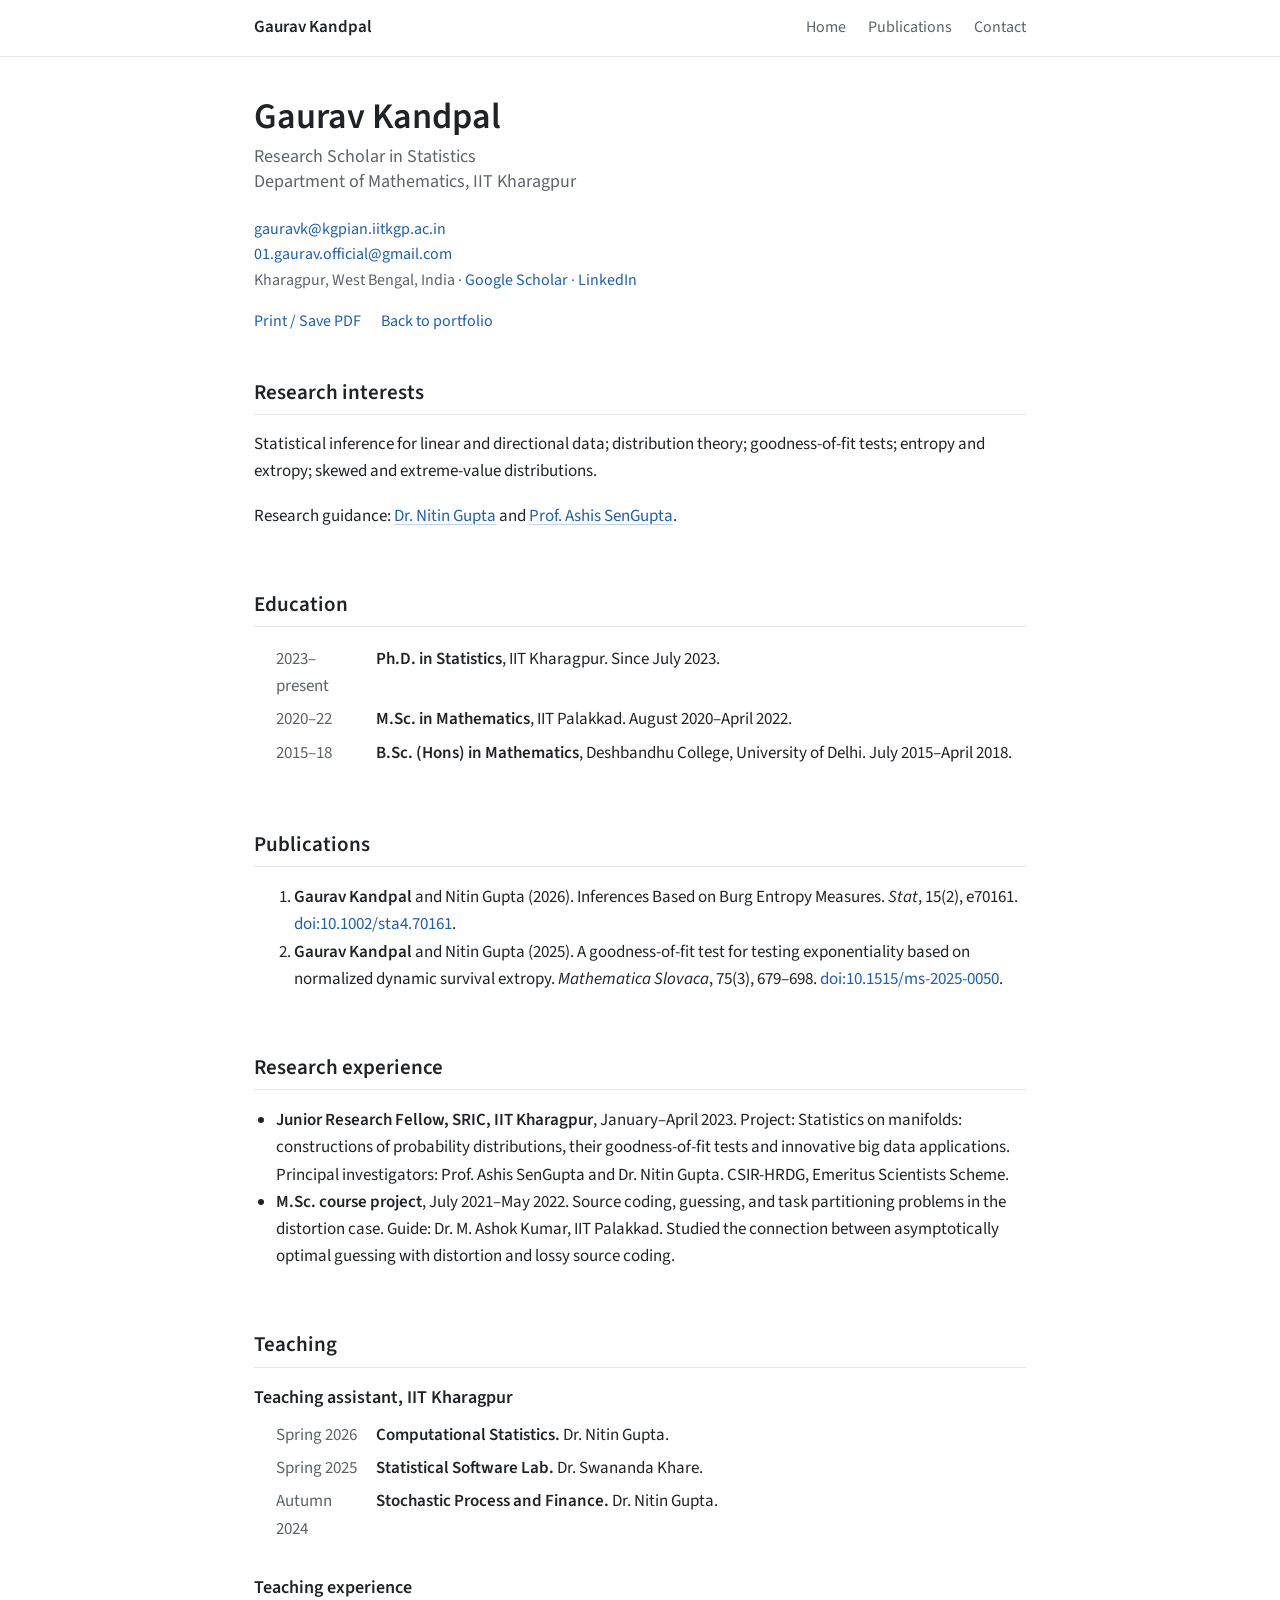
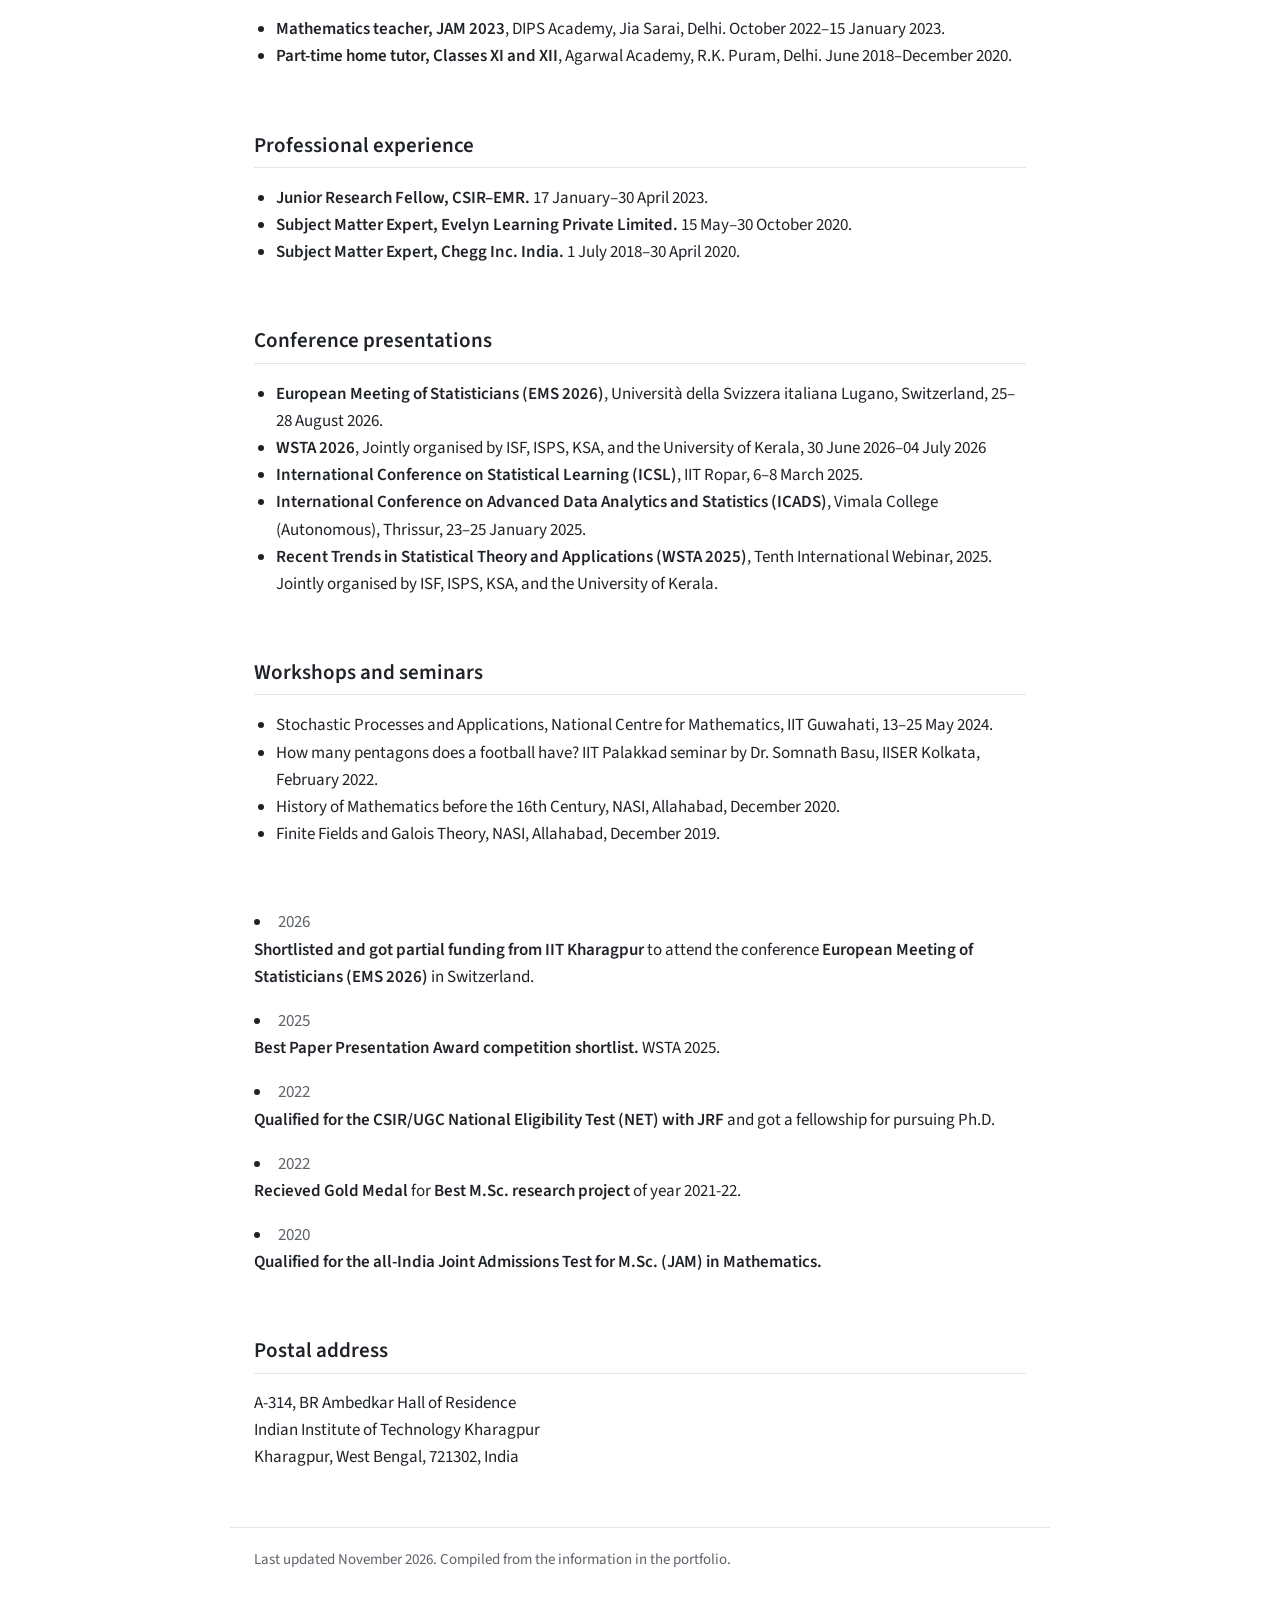
==== commit 12a557b4: "Update cv.html" ====
--- a/cv.html
+++ b/cv.html
@@ -10,6 +10,6 @@
 <section><h2>Professional experience</h2><ul><li><b>Junior Research Fellow, CSIR&ndash;EMR.</b> 17 January&ndash;30 April 2023.</li><li><b>Subject Matter Expert, Evelyn Learning Private Limited.</b> 15 May&ndash;30 October 2020.</li><li><b>Subject Matter Expert, Chegg Inc. India.</b> 1 July 2018&ndash;30 April 2020.</li></ul></section>
 <section><h2>Conference presentations</h2><ul><li><b>European Meeting of Statisticians (EMS 2026)</b>, Università della Svizzera italiana Lugano, Switzerland, 25&ndash;28 August 2026.</li><li><b>WSTA 2026</b>, Jointly organised by ISF, ISPS, KSA, and the University of Kerala, 30 June 2026&ndash;04 July 2026</li><li><b>International Conference on Statistical Learning (ICSL)</b>, IIT Ropar, 6&ndash;8 March 2025.</li><li><b>International Conference on Advanced Data Analytics and Statistics (ICADS)</b>, Vimala College (Autonomous), Thrissur, 23&ndash;25 January 2025.</li><li><b>Recent Trends in Statistical Theory and Applications (WSTA 2025)</b>, Tenth International Webinar, 2025. Jointly organised by ISF, ISPS, KSA, and the University of Kerala.</li></ul></section>
 <section><h2>Workshops and seminars</h2><ul><li>Stochastic Processes and Applications, National Centre for Mathematics, IIT Guwahati, 13&ndash;25 May 2024.</li><li>How many pentagons does a football have? IIT Palakkad seminar by Dr. Somnath Basu, IISER Kolkata, February 2022.</li><li>History of Mathematics before the 16th Century, NASI, Allahabad, December 2020.</li><li>Finite Fields and Galois Theory, NASI, Allahabad, December 2019.</li></ul></section>
-<section><h2>Recognition</h2><p>Shortlisted for the Best Paper Presentation Award competition at WSTA 2025.</p></section>
+<section id="awards><h2>Recognition</h2><ul class="dated"><li><span class="when">2026</span><p><b>Shortlisted and got partial funding from IIT Kharagpur</b> to attend the conference <b>European Meeting of Statisticians (EMS 2026)</b> in Switzerland.</p></li><li><span class="when">2025</span><p><b>Best Paper Presentation Award competition shortlist.</b> WSTA 2025.</p></li><li><span class="when">2022</span><p><b>Qualified for the CSIR/UGC National Eligibility Test (NET) with JRF</b> and got a fellowship for pursuing Ph.D.</p></li><li><span class="when">2022</span><p><b>Recieved Gold Medal</b> for <b>Best M.Sc. research project</b> of year 2021-22.</p></li><li><span class="when">2020</span><p><b>Qualified for the all-India Joint Admissions Test for M.Sc. (JAM) in Mathematics.</b></p></li></ul></section>
 <section><h2>Postal address</h2><address>A-314, BR Ambedkar Hall of Residence<br>Indian Institute of Technology Kharagpur<br>Kharagpur, West Bengal, 721302, India</address></section>
 </main><footer class="wrap foot"><p>Last updated November 2026. Compiled from the information in the portfolio.</p></footer></body></html>
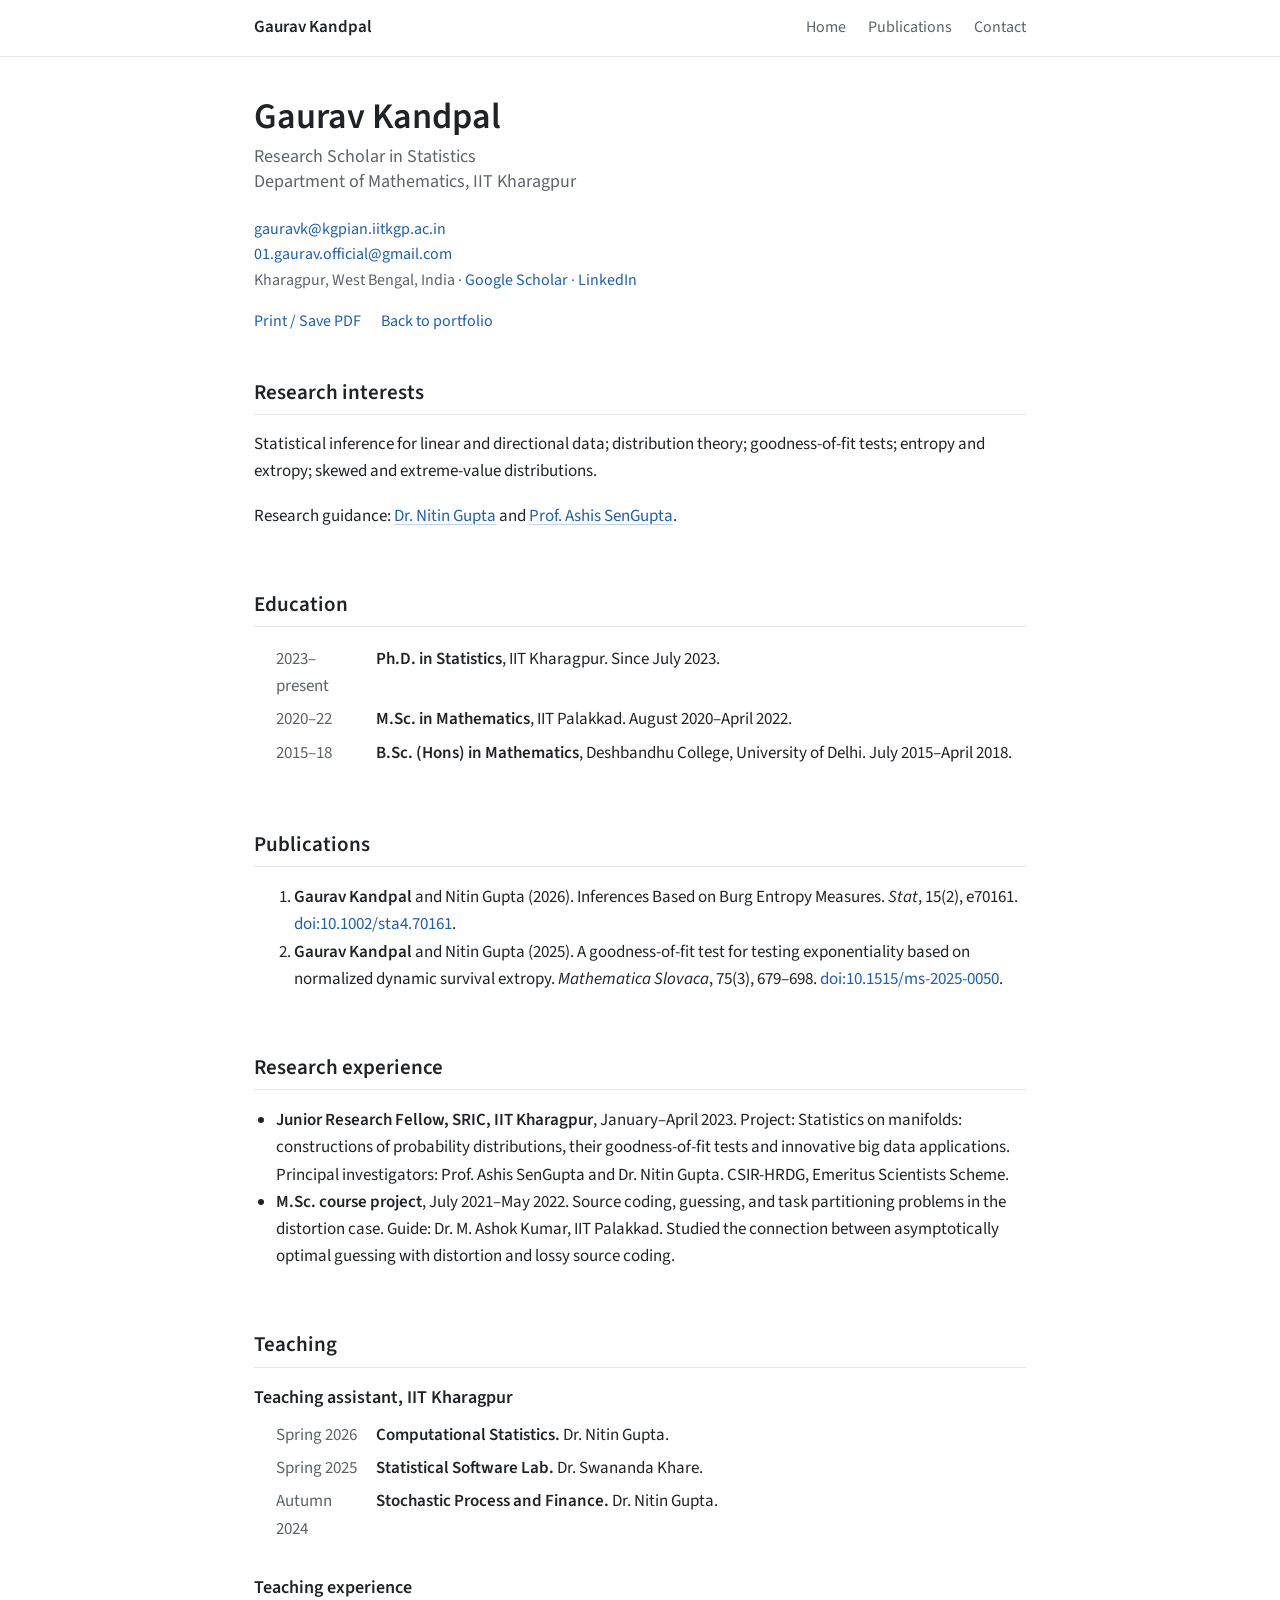
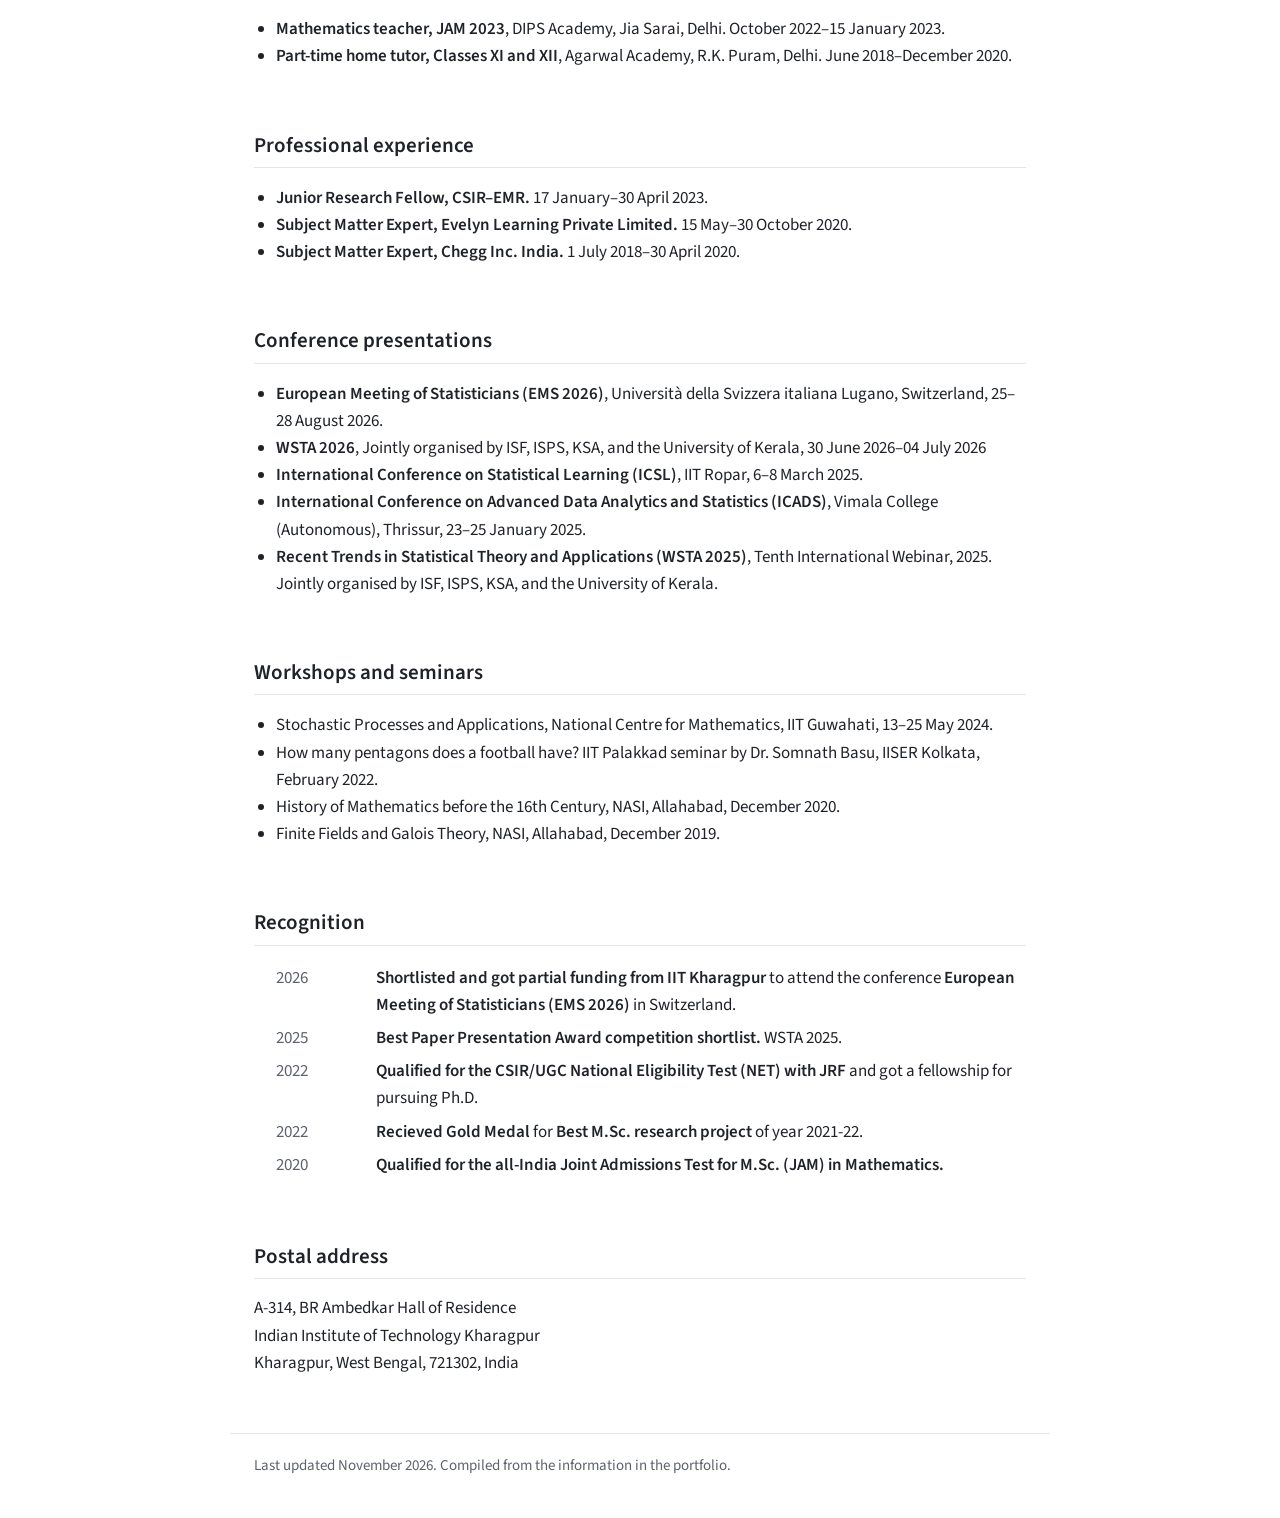
==== commit d3edc6b2: "Update cv.html" ====
--- a/cv.html
+++ b/cv.html
@@ -10,6 +10,6 @@
 <section><h2>Professional experience</h2><ul><li><b>Junior Research Fellow, CSIR&ndash;EMR.</b> 17 January&ndash;30 April 2023.</li><li><b>Subject Matter Expert, Evelyn Learning Private Limited.</b> 15 May&ndash;30 October 2020.</li><li><b>Subject Matter Expert, Chegg Inc. India.</b> 1 July 2018&ndash;30 April 2020.</li></ul></section>
 <section><h2>Conference presentations</h2><ul><li><b>European Meeting of Statisticians (EMS 2026)</b>, Università della Svizzera italiana Lugano, Switzerland, 25&ndash;28 August 2026.</li><li><b>WSTA 2026</b>, Jointly organised by ISF, ISPS, KSA, and the University of Kerala, 30 June 2026&ndash;04 July 2026</li><li><b>International Conference on Statistical Learning (ICSL)</b>, IIT Ropar, 6&ndash;8 March 2025.</li><li><b>International Conference on Advanced Data Analytics and Statistics (ICADS)</b>, Vimala College (Autonomous), Thrissur, 23&ndash;25 January 2025.</li><li><b>Recent Trends in Statistical Theory and Applications (WSTA 2025)</b>, Tenth International Webinar, 2025. Jointly organised by ISF, ISPS, KSA, and the University of Kerala.</li></ul></section>
 <section><h2>Workshops and seminars</h2><ul><li>Stochastic Processes and Applications, National Centre for Mathematics, IIT Guwahati, 13&ndash;25 May 2024.</li><li>How many pentagons does a football have? IIT Palakkad seminar by Dr. Somnath Basu, IISER Kolkata, February 2022.</li><li>History of Mathematics before the 16th Century, NASI, Allahabad, December 2020.</li><li>Finite Fields and Galois Theory, NASI, Allahabad, December 2019.</li></ul></section>
-<section id="awards><h2>Recognition</h2><ul class="dated"><li><span class="when">2026</span><p><b>Shortlisted and got partial funding from IIT Kharagpur</b> to attend the conference <b>European Meeting of Statisticians (EMS 2026)</b> in Switzerland.</p></li><li><span class="when">2025</span><p><b>Best Paper Presentation Award competition shortlist.</b> WSTA 2025.</p></li><li><span class="when">2022</span><p><b>Qualified for the CSIR/UGC National Eligibility Test (NET) with JRF</b> and got a fellowship for pursuing Ph.D.</p></li><li><span class="when">2022</span><p><b>Recieved Gold Medal</b> for <b>Best M.Sc. research project</b> of year 2021-22.</p></li><li><span class="when">2020</span><p><b>Qualified for the all-India Joint Admissions Test for M.Sc. (JAM) in Mathematics.</b></p></li></ul></section>
+<section id="awards"><h2>Recognition</h2><ul class="dated"><li><span class="when">2026</span><p><b>Shortlisted and got partial funding from IIT Kharagpur</b> to attend the conference <b>European Meeting of Statisticians (EMS 2026)</b> in Switzerland.</p></li><li><span class="when">2025</span><p><b>Best Paper Presentation Award competition shortlist.</b> WSTA 2025.</p></li><li><span class="when">2022</span><p><b>Qualified for the CSIR/UGC National Eligibility Test (NET) with JRF</b> and got a fellowship for pursuing Ph.D.</p></li><li><span class="when">2022</span><p><b>Recieved Gold Medal</b> for <b>Best M.Sc. research project</b> of year 2021-22.</p></li><li><span class="when">2020</span><p><b>Qualified for the all-India Joint Admissions Test for M.Sc. (JAM) in Mathematics.</b></p></li></ul></section>
 <section><h2>Postal address</h2><address>A-314, BR Ambedkar Hall of Residence<br>Indian Institute of Technology Kharagpur<br>Kharagpur, West Bengal, 721302, India</address></section>
 </main><footer class="wrap foot"><p>Last updated November 2026. Compiled from the information in the portfolio.</p></footer></body></html>
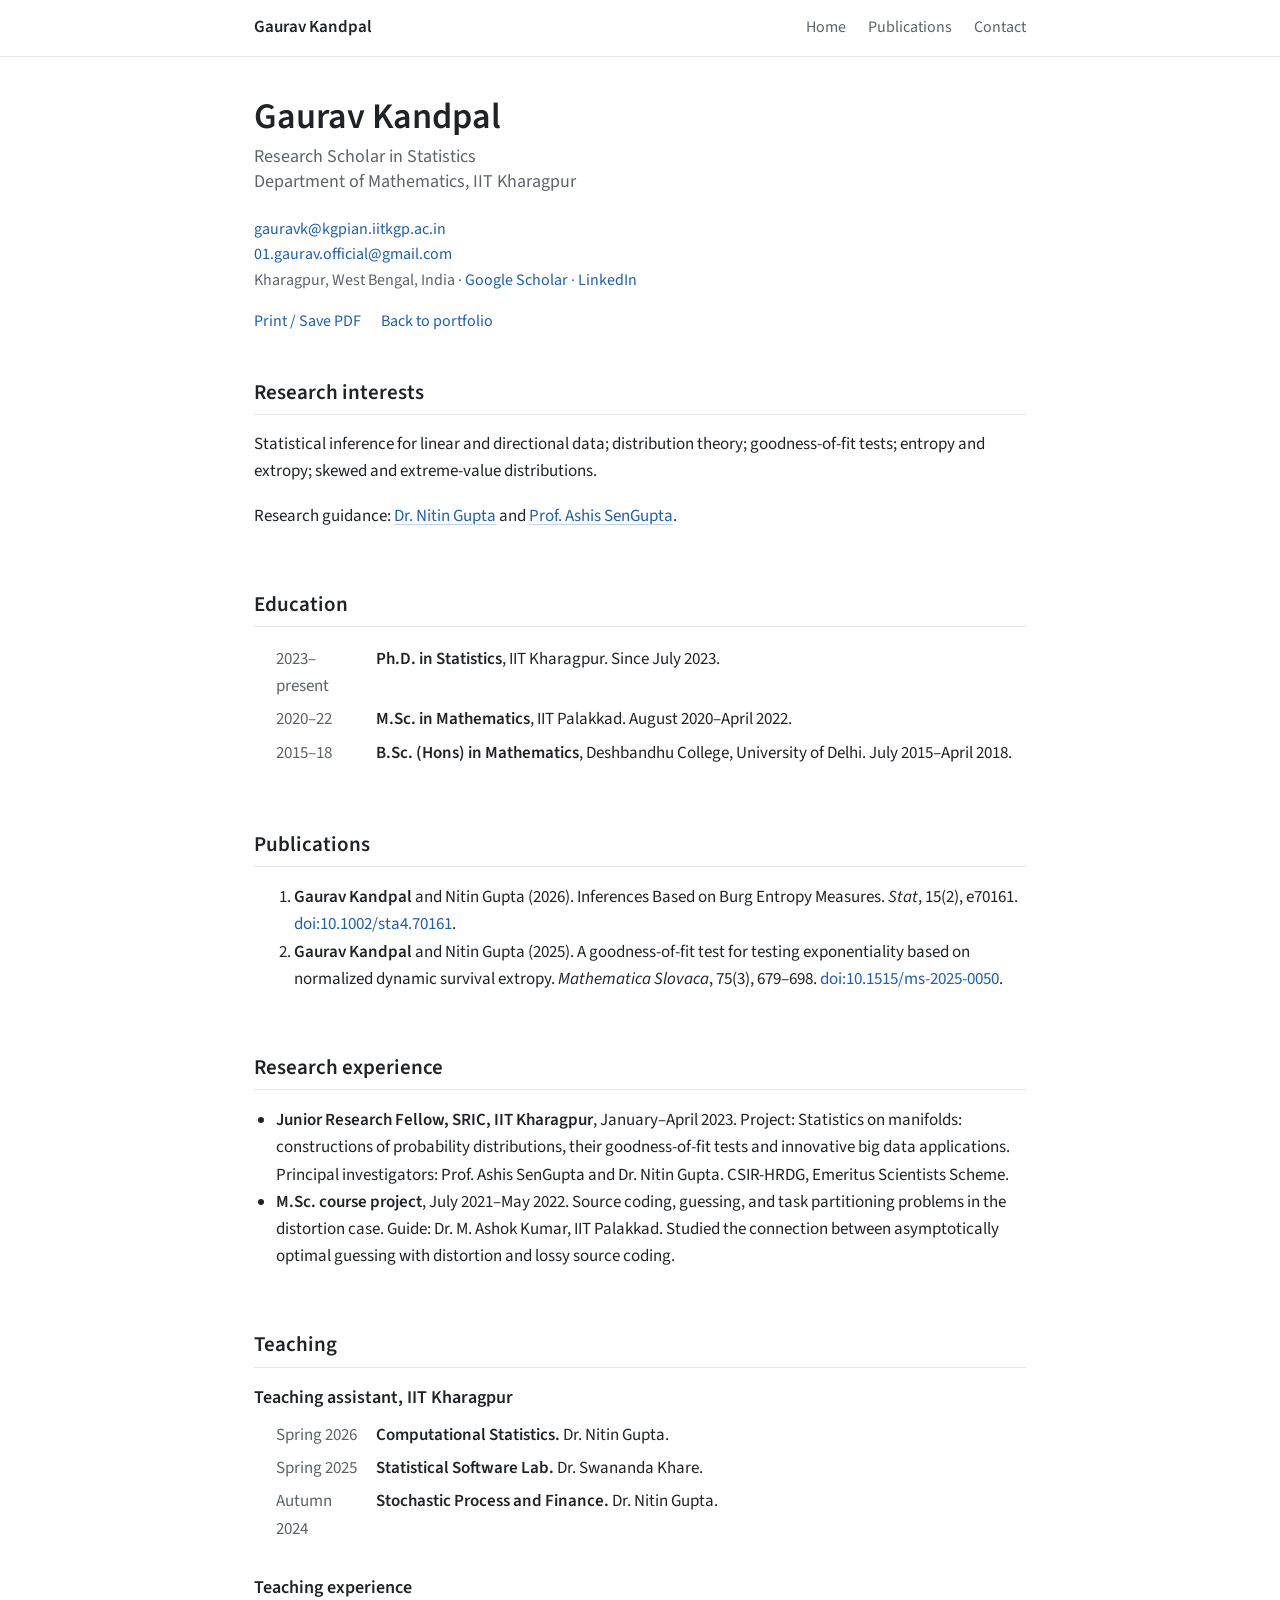
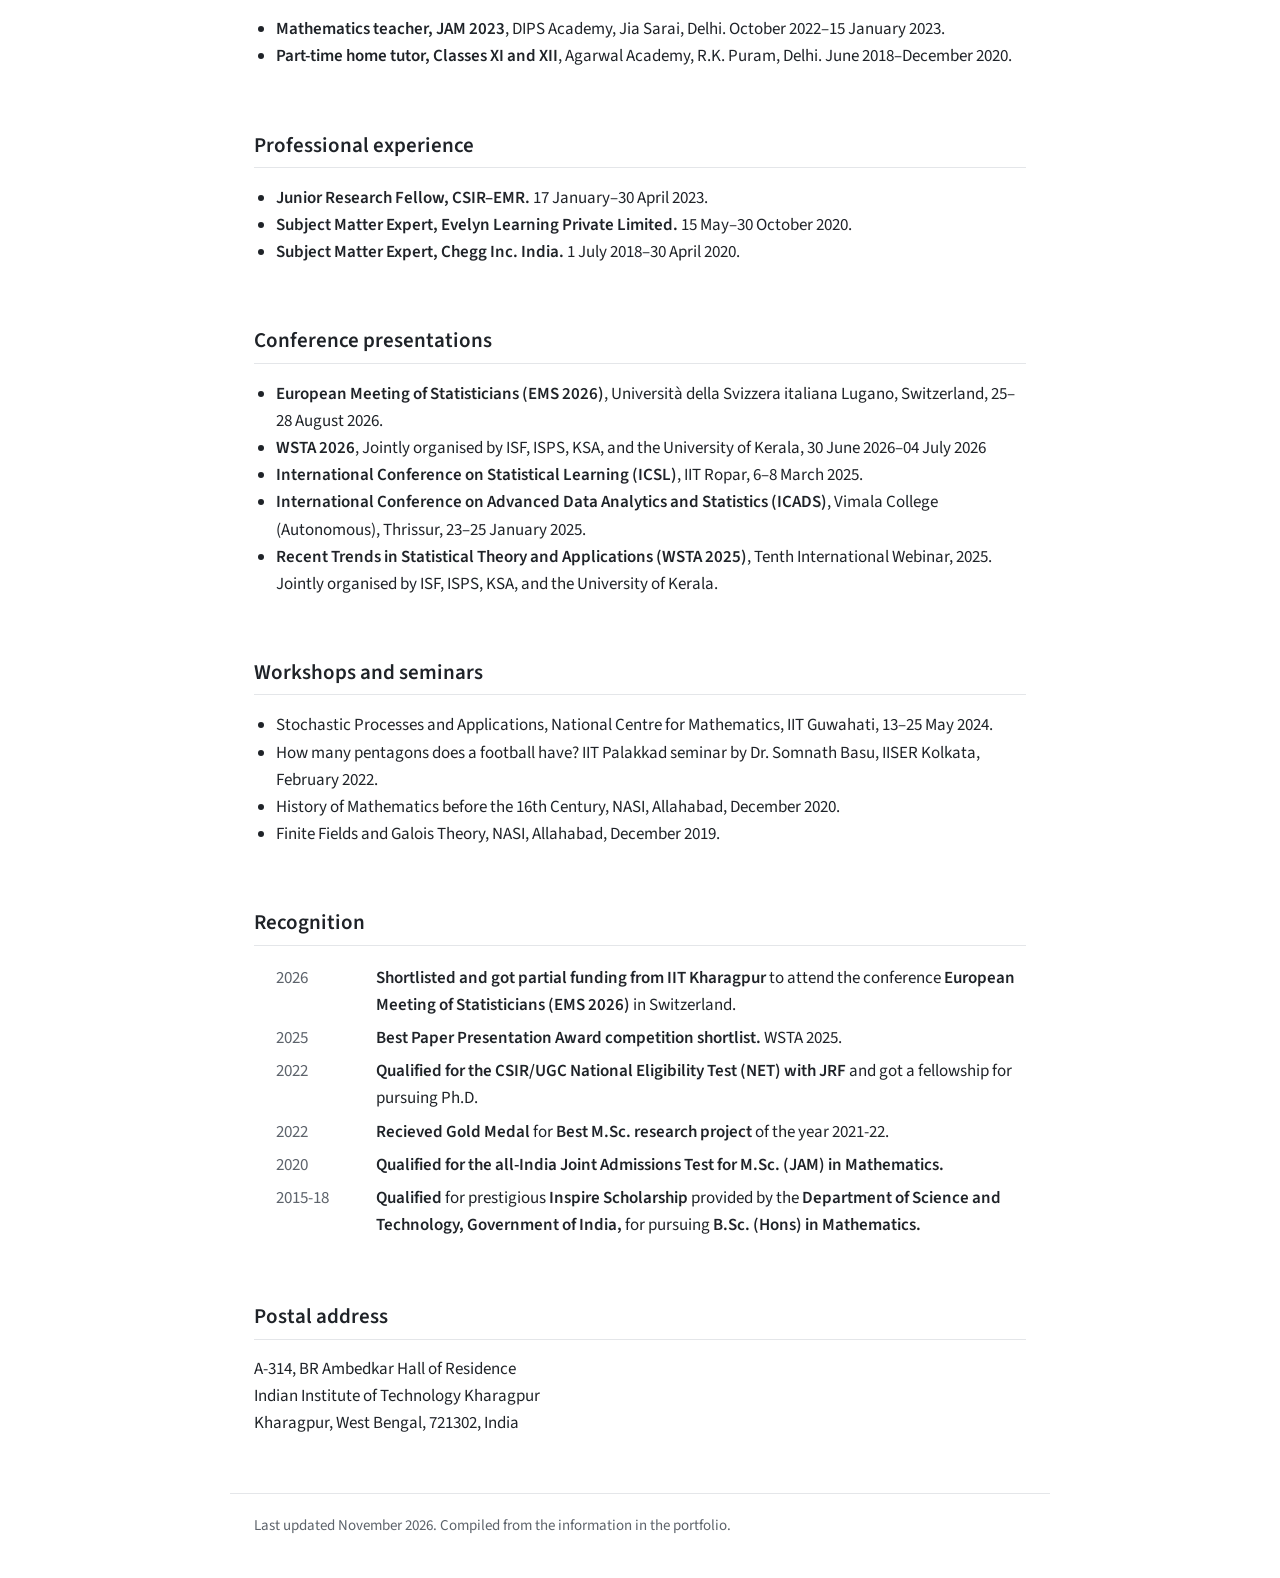
==== commit 9cc4acbd: "Update cv.html" ====
--- a/cv.html
+++ b/cv.html
@@ -10,6 +10,5 @@
 <section><h2>Professional experience</h2><ul><li><b>Junior Research Fellow, CSIR&ndash;EMR.</b> 17 January&ndash;30 April 2023.</li><li><b>Subject Matter Expert, Evelyn Learning Private Limited.</b> 15 May&ndash;30 October 2020.</li><li><b>Subject Matter Expert, Chegg Inc. India.</b> 1 July 2018&ndash;30 April 2020.</li></ul></section>
 <section><h2>Conference presentations</h2><ul><li><b>European Meeting of Statisticians (EMS 2026)</b>, Università della Svizzera italiana Lugano, Switzerland, 25&ndash;28 August 2026.</li><li><b>WSTA 2026</b>, Jointly organised by ISF, ISPS, KSA, and the University of Kerala, 30 June 2026&ndash;04 July 2026</li><li><b>International Conference on Statistical Learning (ICSL)</b>, IIT Ropar, 6&ndash;8 March 2025.</li><li><b>International Conference on Advanced Data Analytics and Statistics (ICADS)</b>, Vimala College (Autonomous), Thrissur, 23&ndash;25 January 2025.</li><li><b>Recent Trends in Statistical Theory and Applications (WSTA 2025)</b>, Tenth International Webinar, 2025. Jointly organised by ISF, ISPS, KSA, and the University of Kerala.</li></ul></section>
 <section><h2>Workshops and seminars</h2><ul><li>Stochastic Processes and Applications, National Centre for Mathematics, IIT Guwahati, 13&ndash;25 May 2024.</li><li>How many pentagons does a football have? IIT Palakkad seminar by Dr. Somnath Basu, IISER Kolkata, February 2022.</li><li>History of Mathematics before the 16th Century, NASI, Allahabad, December 2020.</li><li>Finite Fields and Galois Theory, NASI, Allahabad, December 2019.</li></ul></section>
-<section id="awards"><h2>Recognition</h2><ul class="dated"><li><span class="when">2026</span><p><b>Shortlisted and got partial funding from IIT Kharagpur</b> to attend the conference <b>European Meeting of Statisticians (EMS 2026)</b> in Switzerland.</p></li><li><span class="when">2025</span><p><b>Best Paper Presentation Award competition shortlist.</b> WSTA 2025.</p></li><li><span class="when">2022</span><p><b>Qualified for the CSIR/UGC National Eligibility Test (NET) with JRF</b> and got a fellowship for pursuing Ph.D.</p></li><li><span class="when">2022</span><p><b>Recieved Gold Medal</b> for <b>Best M.Sc. research project</b> of year 2021-22.</p></li><li><span class="when">2020</span><p><b>Qualified for the all-India Joint Admissions Test for M.Sc. (JAM) in Mathematics.</b></p></li></ul></section>
-<section><h2>Postal address</h2><address>A-314, BR Ambedkar Hall of Residence<br>Indian Institute of Technology Kharagpur<br>Kharagpur, West Bengal, 721302, India</address></section>
+<section id="awards"><h2>Recognition</h2><ul class="dated"><li><span class="when">2026</span><p><b>Shortlisted and got partial funding from IIT Kharagpur</b> to attend the conference <b>European Meeting of Statisticians (EMS 2026)</b> in Switzerland.</p></li><li><span class="when">2025</span><p><b>Best Paper Presentation Award competition shortlist.</b> WSTA 2025.</p></li><li><span class="when">2022</span><p><b>Qualified for the CSIR/UGC National Eligibility Test (NET) with JRF</b> and got a fellowship for pursuing Ph.D.</p></li><li><span class="when">2022</span><p><b>Recieved Gold Medal</b> for <b>Best M.Sc. research project</b> of the year 2021-22.</p></li><li><span class="when">2020</span><p><b>Qualified for the all-India Joint Admissions Test for M.Sc. (JAM) in Mathematics.</b></p></li><li><span class="when">2015-18</span><p><b>Qualified</b> for prestigious <b>Inspire Scholarship</b> provided by the <b>Department of Science and Technology, Government of India,</b> for pursuing <b>B.Sc. (Hons) in Mathematics.</b></p></li></ul></section><section><h2>Postal address</h2><address>A-314, BR Ambedkar Hall of Residence<br>Indian Institute of Technology Kharagpur<br>Kharagpur, West Bengal, 721302, India</address></section>
 </main><footer class="wrap foot"><p>Last updated November 2026. Compiled from the information in the portfolio.</p></footer></body></html>
